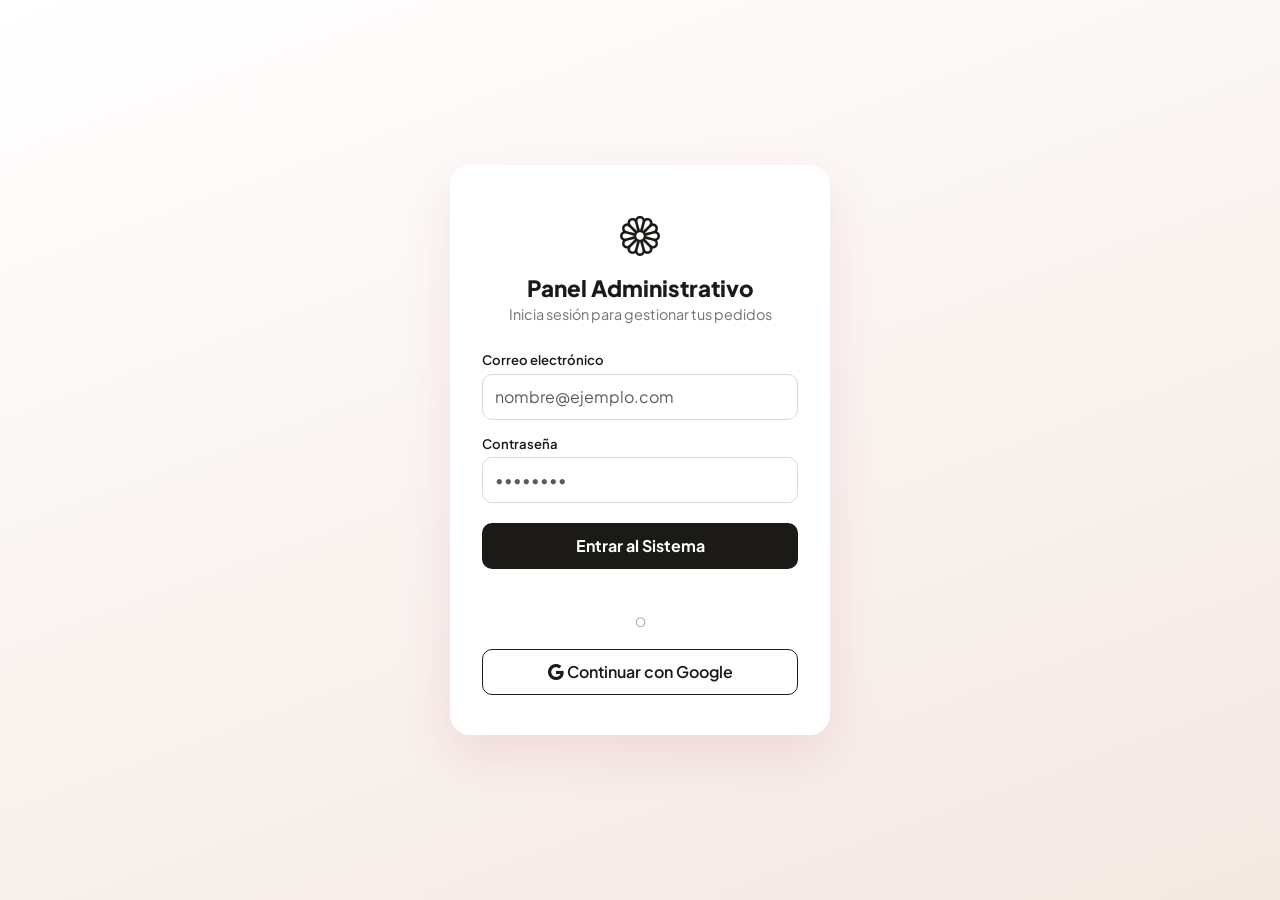
==== Admin.html @ 8873029f "Se crea el proyecto" ====
<!doctype html>
<html lang="es">
<head>
  <meta charset="UTF-8" />
  <meta name="viewport" content="width=device-width, initial-scale=1.0" />
  <title>Panel Administrativo - Comedor Origen</title>
  <link href="https://cdn.jsdelivr.net/npm/bootstrap@5.3.2/dist/css/bootstrap.min.css" rel="stylesheet" />
  <link rel="stylesheet" href="https://cdn.jsdelivr.net/npm/bootstrap-icons@1.11.1/font/bootstrap-icons.css" />
  <link href="https://fonts.googleapis.com/css2?family=Plus+Jakarta+Sans:wght@400;500;600;700;800&display=swap" rel="stylesheet" />
  <style>
    :root {
      --primary-color: #1c1a17;
      --primary-hover: #a23b23;
      --secondary-color: #1c1a17;
      --accent-bg: #f4e8e2;
      --soft-bg: #fafaf7;
      --danger: #dc3545;
    }
    * { box-sizing: border-box; }
    body {
      font-family: 'Plus Jakarta Sans', sans-serif;
      background-color: var(--soft-bg);
      margin: 0;
      color: var(--secondary-color);
    }
    .hidden { display: none !important; }

    /* ---------- LOGIN ---------- */
    #loginScreen {
      min-height: 100vh;
      display: flex;
      align-items: center;
      justify-content: center;
      padding: 20px;
      background: linear-gradient(160deg, #fff 0%, var(--accent-bg) 100%);
    }
    .login-card {
      background: #fff;
      border-radius: 20px;
      padding: 40px 32px;
      max-width: 380px;
      width: 100%;
      text-align: center;
      box-shadow: 0 20px 50px rgba(194,59,104,0.12);
    }
    .login-card i.bi-flower1 { font-size: 2.5rem; color: var(--primary-color); }
    .login-card h1 { font-size: 1.4rem; font-weight: 800; margin: 10px 0 2px; }
    .login-card .subtitle { color: #786f73; font-size: 0.9rem; margin-bottom: 24px; }
    .form-group { text-align: left; margin-bottom: 14px; }
    .form-group label { font-size: 0.82rem; font-weight: 600; margin-bottom: 4px; display: block; }
    .form-control, .form-select {
      border-radius: 10px;
      border: 1px solid #e5d5dc;
      padding: 10px 12px;
    }
    .form-control:focus, .form-select:focus {
      border-color: var(--primary-color);
      box-shadow: 0 0 0 3px rgba(194,59,104,0.12);
    }
    .btn-primary {
      background-color: var(--primary-color);
      border: none;
      width: 100%;
      padding: 11px;
      border-radius: 10px;
      font-weight: 700;
      margin-top: 6px;
    }
    .btn-primary:hover { background-color: var(--primary-hover); }
    .btn-outline {
      border: 1px solid var(--primary-color);
      color: var(--primary-color);
      background: transparent;
      border-radius: 10px;
      padding: 10px;
      font-weight: 600;
    }
    .btn-outline:hover { background: var(--accent-bg); }
    .login-divider { margin: 16px 0; color: #b5a5ac; font-size: 0.8rem; }
    .login-error { color: var(--danger); font-size: 0.85rem; margin-top: 10px; min-height: 18px; }

    /* ---------- APP SHELL ---------- */
    .mobile-topbar {
      display: none;
      align-items: center;
      justify-content: space-between;
      background: #fff;
      padding: 14px 18px;
      border-bottom: 1px solid #eee;
      position: sticky;
      top: 0;
      z-index: 20;
    }
    .brand { display: flex; align-items: center; gap: 8px; font-weight: 800; color: var(--primary-color); }
    .brand i { font-size: 1.3rem; }
    .menu-toggle { background: none; border: none; font-size: 1.4rem; color: var(--secondary-color); }

    .sidebar-overlay {
      display: none;
      position: fixed; inset: 0;
      background: rgba(0,0,0,0.4);
      z-index: 29;
    }
    .sidebar-overlay.show { display: block; }

    .sidebar {
      position: fixed;
      top: 0; left: 0; bottom: 0;
      width: 240px;
      background: #fff;
      border-right: 1px solid #eee;
      padding: 24px 16px;
      display: flex;
      flex-direction: column;
      z-index: 30;
    }
    .sidebar nav { display: flex; flex-direction: column; gap: 4px; margin-top: 30px; flex-grow: 1; }
    .nav-btn {
      display: flex; align-items: center; gap: 10px;
      background: none; border: none;
      text-align: left; padding: 11px 14px;
      border-radius: 10px; font-weight: 600;
      color: #786f73; font-size: 0.92rem;
    }
    .nav-btn i { font-size: 1.05rem; }
    .nav-btn:hover { background: var(--accent-bg); color: var(--primary-color); }
    .nav-btn.active { background: var(--primary-color); color: #fff; }
    .sidebar-footer { border-top: 1px solid #eee; padding-top: 16px; }
    .sidebar-user { font-size: 0.78rem; color: #b5a5ac; margin-bottom: 8px; }
    .sidebar-user strong { display: block; color: var(--secondary-color); font-size: 0.9rem; }
    .btn-sm.btn-outline { padding: 7px; font-size: 0.82rem; }

    .main-content { margin-left: 240px; padding: 32px; min-height: 100vh; }
    .page-title { font-weight: 800; font-size: 1.5rem; margin-bottom: 2px; }
    .page-subtitle { color: #786f73; font-size: 0.9rem; margin-bottom: 24px; }

    .panel { display: none; }
    .panel.active { display: block; }

    /* ---------- CARDS / STATS ---------- */
    .stats-row { display: grid; grid-template-columns: repeat(4, 1fr); gap: 16px; margin-bottom: 24px; }
    .stat-card {
      background: #fff; border-radius: 16px; padding: 20px;
      border: 1px solid #f0e2e7;
    }
    .stat-card .stat-icon {
      width: 40px; height: 40px; border-radius: 10px;
      background: var(--accent-bg); color: var(--primary-color);
      display: flex; align-items: center; justify-content: center;
      margin-bottom: 10px; font-size: 1.1rem;
    }
    .stat-card .stat-value { font-size: 1.5rem; font-weight: 800; }
    .stat-card .stat-label { font-size: 0.8rem; color: #786f73; }

    .card-box { background: #fff; border-radius: 16px; padding: 20px; border: 1px solid #f0e2e7; margin-bottom: 20px; }
    .card-box h3 { font-size: 1rem; font-weight: 700; margin-bottom: 14px; }

    .breakdown-row { display: flex; justify-content: space-between; align-items: center; padding: 8px 0; border-bottom: 1px solid #f5eef1; font-size: 0.88rem; }
    .breakdown-row:last-child { border-bottom: none; }
    .badge-pill { background: var(--accent-bg); color: var(--primary-color); padding: 2px 10px; border-radius: 20px; font-weight: 700; font-size: 0.78rem; }

    /* ---------- TABLE ---------- */
    .table-wrap { background: #fff; border-radius: 16px; border: 1px solid #f0e2e7; overflow: hidden; }
    table.data-table { width: 100%; border-collapse: collapse; font-size: 0.86rem; }
    table.data-table th {
      background: var(--soft-bg); text-align: left; padding: 12px 14px;
      font-weight: 700; color: #786f73; font-size: 0.75rem; text-transform: uppercase; letter-spacing: 0.03em;
    }
    table.data-table td { padding: 12px 14px; border-top: 1px solid #f5eef1; vertical-align: middle; }
    table.data-table tr:hover td { background: #fffafb; }

    .status-badge { padding: 4px 10px; border-radius: 20px; font-size: 0.75rem; font-weight: 700; white-space: nowrap; }
    .status-Pendiente { background: #fff3cd; color: #997404; }
    .status-Confirmado { background: #cfe2ff; color: #084298; }
    .status-En.preparación, .status-En-preparación { background: #e0cffc; color: #59359a; }
    .status-En.camino, .status-En-camino { background: #d1f0ff; color: #0a6ea0; }
    .status-Entregado { background: #d4edda; color: #146c43; }
    .status-Cancelado { background: #f8d7da; color: #b02a37; }

    .filters-bar { display: flex; flex-wrap: wrap; gap: 10px; margin-bottom: 16px; }
    .filters-bar .form-control, .filters-bar .form-select { max-width: 220px; font-size: 0.85rem; }

    .icon-btn {
      background: none; border: none; color: #786f73; padding: 5px 7px; border-radius: 6px; font-size: 0.95rem;
    }
    .icon-btn:hover { background: var(--accent-bg); color: var(--primary-color); }
    .icon-btn.danger:hover { background: #fde8ea; color: var(--danger); }

    .empty-state { text-align: center; padding: 50px 20px; color: #b5a5ac; }
    .empty-state i { font-size: 2.2rem; margin-bottom: 10px; display: block; }

    /* ---------- FORM AGENDAR ---------- */
    .form-section-title { font-weight: 700; font-size: 0.9rem; margin: 18px 0 10px; padding-bottom: 6px; border-bottom: 1px solid #f0e2e7; }
    .product-line { display: flex; align-items: center; gap: 8px; margin-bottom: 8px; }
    .product-line select { flex: 2; }
    .product-line input { flex: 1; }
    .btn-add-line { border: 1px dashed var(--primary-color); color: var(--primary-color); background: none; border-radius: 10px; padding: 8px; width: 100%; font-size: 0.85rem; font-weight: 600; }

    /* ---------- MODAL DETALLE ---------- */
    .detail-modal-backdrop {
      display: none; position: fixed; inset: 0; background: rgba(0,0,0,0.45); z-index: 50;
      align-items: center; justify-content: center; padding: 16px;
    }
    .detail-modal-backdrop.show { display: flex; }
    .detail-modal { background: #fff; border-radius: 16px; max-width: 480px; width: 100%; max-height: 90vh; overflow-y: auto; padding: 24px; }
    .detail-modal h4 { font-weight: 800; margin-bottom: 4px; }
    .detail-row { display: flex; justify-content: space-between; padding: 7px 0; border-bottom: 1px solid #f5eef1; font-size: 0.87rem; }
    .detail-row span:first-child { color: #786f73; }
    .detail-row span:last-child { font-weight: 600; text-align: right; }

    /* ---------- TOASTS ---------- */
    #toastContainer { position: fixed; top: 20px; right: 20px; z-index: 60; display: flex; flex-direction: column; gap: 10px; max-width: 320px; }
    .toast-item { background: var(--secondary-color); color: #fff; padding: 12px 16px; border-radius: 12px; font-size: 0.86rem; box-shadow: 0 10px 25px rgba(0,0,0,0.2); animation: slideIn 0.25s ease; }
    .toast-item.error { background: var(--danger); }
    .toast-item.success { background: var(--primary-color); }
    @keyframes slideIn { from { transform: translateY(-16px); opacity: 0; } to { transform: translateY(0); opacity: 1; } }

    @media (max-width: 900px) {
      .stats-row { grid-template-columns: repeat(2, 1fr); }
      .sidebar { transform: translateX(-100%); transition: transform 0.25s ease; }
      .sidebar.open { transform: translateX(0); }
      .main-content { margin-left: 0; padding: 20px 16px; }
      .mobile-topbar { display: flex; }
    }
    @media (max-width: 560px) {
      .stats-row { grid-template-columns: 1fr; }
      .filters-bar .form-control, .filters-bar .form-select { max-width: 100%; flex: 1; }
      table.data-table { font-size: 0.78rem; }
    }
  </style>
</head>
<body>

  <!-- ===================== LOGIN ===================== -->
  <div id="loginScreen">
    <div class="login-card">
      <i class="bi bi-flower1"></i>
      <h1>Panel Administrativo</h1>
      <p class="subtitle">Inicia sesión para gestionar tus pedidos</p>

      <form id="loginForm">
        <div class="form-group">
          <label for="loginEmail">Correo electrónico</label>
          <input type="email" id="loginEmail" class="form-control" placeholder="nombre@ejemplo.com" required autocomplete="username" />
        </div>
        <div class="form-group">
          <label for="loginPassword">Contraseña</label>
          <input type="password" id="loginPassword" class="form-control" placeholder="••••••••" required autocomplete="current-password" />
        </div>
        <button type="submit" id="loginBtn" class="btn btn-primary">
          <span id="loginBtnText">Entrar al Sistema</span>
        </button>
        <div class="login-error" id="loginError"></div>
      </form>

      <div class="login-divider">O</div>
      <button type="button" id="googleRetryBtn" class="btn btn-outline" style="width:100%">
        <i class="bi bi-google"></i> Continuar con Google
      </button>
    </div>
  </div>

  <!-- ===================== APP SHELL ===================== -->
  <div id="appShell" class="hidden">

    <!-- TOPBAR MÓVIL -->
    <header class="mobile-topbar">
      <div class="brand">
        <i class="bi bi-flower1"></i>
        <span>Panel Origen</span>
      </div>
      <button class="menu-toggle" id="menuToggle" aria-label="Abrir menú">
        <i class="bi bi-list"></i>
      </button>
    </header>

    <div class="sidebar-overlay" id="sidebarOverlay"></div>

    <!-- SIDEBAR -->
    <aside class="sidebar" id="sidebar">
      <div class="brand">
        <i class="bi bi-flower1"></i>
        <span>Panel Origen</span>
      </div>

      <nav>
        <button class="nav-btn active" data-tab="dashboard">
          <i class="bi bi-speedometer2"></i> Dashboard
        </button>
        <button class="nav-btn" data-tab="pedidos">
          <i class="bi bi-bag-check"></i> Pedidos
        </button>
        <button class="nav-btn" data-tab="agendar">
          <i class="bi bi-plus-circle"></i> Agendar Pedido
        </button>
        <button class="nav-btn" data-tab="clientes">
          <i class="bi bi-people"></i> Clientes
        </button>
      </nav>

      <div class="sidebar-footer">
        <div class="sidebar-user">
          Usuario activo
          <strong id="sidebarUserName">—</strong>
        </div>
        <button class="btn btn-outline btn-sm" id="logoutBtn" style="width:100%">
          <i class="bi bi-box-arrow-right"></i> Cerrar sesión
        </button>
      </div>
    </aside>

    <!-- MAIN CONTENT -->
    <main class="main-content">

      <!-- DASHBOARD -->
      <section class="panel active" data-panel="dashboard">
        <h2 class="page-title">Dashboard</h2>
        <p class="page-subtitle">Resumen general de pedidos y ventas</p>

        <div class="filters-bar" style="max-width:320px">
          <select class="form-select" id="dashSucursalFiltro">
            <option value="all">Todas las sucursales</option>
          </select>
        </div>

        <div class="stats-row">
          <div class="stat-card">
            <div class="stat-icon"><i class="bi bi-bag-check"></i></div>
            <div class="stat-value" id="statTotal">—</div>
            <div class="stat-label">Pedidos totales</div>
          </div>
          <div class="stat-card">
            <div class="stat-icon"><i class="bi bi-cash-coin"></i></div>
            <div class="stat-value" id="statVentas">—</div>
            <div class="stat-label">Ventas totales</div>
          </div>
          <div class="stat-card">
            <div class="stat-icon"><i class="bi bi-truck"></i></div>
            <div class="stat-value" id="statEntregasHoy">—</div>
            <div class="stat-label">Entregas hoy</div>
          </div>
          <div class="stat-card">
            <div class="stat-icon"><i class="bi bi-calendar-week"></i></div>
            <div class="stat-value" id="statVentasSemana">—</div>
            <div class="stat-label">Ventas esta semana</div>
          </div>
        </div>

        <div class="row g-3">
          <div class="col-md-6">
            <div class="card-box">
              <h3>Por sucursal</h3>
              <div id="breakdownSucursal"></div>
            </div>
          </div>
          <div class="col-md-6">
            <div class="card-box">
              <h3>Por estatus</h3>
              <div id="breakdownEstado"></div>
            </div>
          </div>
          <div class="col-md-6">
            <div class="card-box">
              <h3>Por modalidad de entrega</h3>
              <div id="breakdownTipo"></div>
            </div>
          </div>
        </div>

        <div class="card-box">
          <h3>Respaldo de la base de datos</h3>
          <p class="text-muted small mb-2" id="backupInfo">Cargando información de respaldo…</p>
          <button class="btn btn-outline btn-sm" id="btnForzarRespaldo">
            <i class="bi bi-cloud-download"></i> Generar respaldo ahora
          </button>
        </div>
      </section>

      <!-- PEDIDOS -->
      <section class="panel" data-panel="pedidos">
        <h2 class="page-title">Pedidos</h2>
        <p class="page-subtitle">Consulta, filtra y actualiza el estatus de cada pedido</p>

        <div class="filters-bar">
          <input type="text" class="form-control" id="filtroBusqueda" placeholder="Buscar cliente o teléfono…" />
          <select class="form-select" id="filtroSucursal">
            <option value="all">Todas las sucursales</option>
          </select>
          <select class="form-select" id="filtroEstado">
            <option value="all">Todos los estatus</option>
          </select>
          <input type="date" class="form-control" id="filtroFechaDesde" title="Entrega desde" />
          <input type="date" class="form-control" id="filtroFechaHasta" title="Entrega hasta" />
          <button class="btn btn-outline btn-sm" id="btnLimpiarFiltros">Limpiar</button>
        </div>

        <div class="table-wrap">
          <div style="overflow-x:auto">
            <table class="data-table">
              <thead>
                <tr>
                  <th>Cliente</th>
                  <th>Sucursal</th>
                  <th>Entrega</th>
                  <th>Modalidad</th>
                  <th>Total</th>
                  <th>Estatus</th>
                  <th></th>
                </tr>
              </thead>
              <tbody id="pedidosTableBody"></tbody>
            </table>
          </div>
          <div class="empty-state hidden" id="pedidosEmptyState">
            <i class="bi bi-inbox"></i>
            No hay pedidos que coincidan con los filtros.
          </div>
        </div>
      </section>

      <!-- AGENDAR PEDIDO -->
      <section class="panel" data-panel="agendar">
        <h2 class="page-title">Agendar pedido</h2>
        <p class="page-subtitle">Registra un pedido tomado por teléfono o en tienda</p>

        <div class="card-box" style="max-width:640px">
          <form id="agendarForm">
            <div class="form-section-title">Sucursal y datos del cliente</div>
            <div class="row g-3">
              <div class="col-12">
                <label class="form-label small fw-bold">Sucursal *</label>
                <select class="form-select" id="agSucursal" required>
                  <option value="">Selecciona una sucursal…</option>
                </select>
              </div>
              <div class="col-md-6">
                <label class="form-label small fw-bold">Nombre completo *</label>
                <input type="text" class="form-control" id="agCliente" required />
              </div>
              <div class="col-md-6">
                <label class="form-label small fw-bold">Teléfono *</label>
                <input type="tel" class="form-control" id="agTelefono" placeholder="10 dígitos" required />
              </div>
            </div>

            <div class="form-section-title">Productos</div>
            <div id="agProductLines"></div>
            <button type="button" class="btn-add-line" id="btnAddProductLine">
              <i class="bi bi-plus-lg"></i> Agregar producto
            </button>

            <div class="form-section-title">Modalidad y pago</div>
            <div class="row g-3">
              <div class="col-md-6">
                <label class="form-label small fw-bold">Tipo de entrega *</label>
                <select class="form-select" id="agTipoEntrega" required>
                  <option value="envio">Envío a domicilio</option>
                  <option value="tienda">Recoger en tienda</option>
                </select>
              </div>
              <div class="col-md-6">
                <label class="form-label small fw-bold">Método de pago *</label>
                <select class="form-select" id="agMetodoPago" required>
                  <option value="Transferencia Bancaria">Transferencia Bancaria</option>
                  <option value="Efectivo">Efectivo</option>
                </select>
              </div>
            </div>

            <div id="agEnvioFields">
              <div class="row g-3 mt-1">
                <div class="col-md-6">
                  <label class="form-label small fw-bold">Nombre de quien recibe</label>
                  <input type="text" class="form-control" id="agDestinatario" />
                </div>
                <div class="col-md-6">
                  <label class="form-label small fw-bold">Teléfono de quien recibe</label>
                  <input type="tel" class="form-control" id="agTelefonoDestinatario" />
                </div>
                <div class="col-12">
                  <label class="form-label small fw-bold">Dirección</label>
                  <input type="text" class="form-control" id="agDireccion" />
                </div>
                <div class="col-12">
                  <label class="form-label small fw-bold">Referencias</label>
                  <input type="text" class="form-control" id="agReferencias" />
                </div>
              </div>
            </div>

            <div class="form-section-title">Entrega y dedicatoria</div>
            <div class="row g-3">
              <div class="col-md-6">
                <label class="form-label small fw-bold">Fecha de entrega *</label>
                <input type="date" class="form-control" id="agFecha" required />
              </div>
              <div class="col-md-6">
                <label class="form-label small fw-bold">Hora de entrega *</label>
                <input type="time" class="form-control" id="agHora" required />
              </div>
              <div class="col-12">
                <label class="form-label small fw-bold">Dedicatoria</label>
                <textarea class="form-control" id="agDedicatoria" rows="2"></textarea>
              </div>
            </div>

            <div class="d-flex justify-content-between align-items-center mt-4">
              <div class="fw-bold">Total: <span id="agTotalPreview" class="text-brand">$0 MXN</span></div>
              <button type="submit" class="btn btn-primary" style="width:auto" id="agSubmitBtn">
                <i class="bi bi-check-circle"></i> Registrar pedido
              </button>
            </div>
          </form>
        </div>
      </section>

      <!-- CLIENTES -->
      <section class="panel" data-panel="clientes">
        <h2 class="page-title">Directorio de Clientes</h2>
        <p class="page-subtitle">Clientes derivados del historial de pedidos, separados por sucursal</p>

        <div class="filters-bar" style="max-width:320px">
          <select class="form-select" id="filtroClienteSucursal">
            <option value="all">Todas las sucursales</option>
          </select>
        </div>

        <div class="table-wrap">
          <div style="overflow-x:auto">
            <table class="data-table">
              <thead>
                <tr>
                  <th>Nombre</th>
                  <th>Teléfono</th>
                  <th>Sucursal</th>
                  <th>Pedidos</th>
                  <th>Total gastado</th>
                  <th>Puntos</th>
                  <th>Último pedido</th>
                </tr>
              </thead>
              <tbody id="clientesTableBody"></tbody>
            </table>
          </div>
          <div class="empty-state hidden" id="clientesEmptyState">
            <i class="bi bi-people"></i>
            Aún no hay clientes registrados.
          </div>
        </div>
      </section>

    </main>
  </div>

  <!-- MODAL DETALLE DE PEDIDO -->
  <div class="detail-modal-backdrop" id="detailModalBackdrop">
    <div class="detail-modal">
      <h4 id="detailCliente">—</h4>
      <p class="text-muted small mb-3" id="detailUuid"></p>

      <div id="detailBody"></div>

      <div class="form-group mt-3">
        <label class="small fw-bold">Cambiar estatus</label>
        <select class="form-select" id="detailEstadoSelect"></select>
      </div>

      <div class="d-flex gap-2 mt-3">
        <button class="btn btn-primary" id="btnGuardarEstado" style="flex:1">Guardar estatus</button>
        <button class="btn btn-outline" id="btnExportarPDF"><i class="bi bi-file-earmark-pdf"></i></button>
        <button class="btn btn-outline" id="btnCerrarDetalle" style="color:#786f73;border-color:#e5d5dc"><i class="bi bi-x-lg"></i></button>
      </div>
    </div>
  </div>

  <div id="toastContainer"></div>

  <script>
    /* ==========================================================================
       ESTADO GLOBAL
       ========================================================================== */
    let sessionToken = null;
    let currentUser = null;
    const ESTADOS = ['Pendiente', 'Confirmado', 'En preparación', 'En camino', 'Entregado', 'Cancelado'];
    let pedidosCache = [];
    let selectedUuid = null;

    // Catálogo simplificado para el formulario de agendar (reflejo de catalog.js del sitio público)
    // Si agregas/quitas productos en catalog.js, actualiza también esta lista.
    const PRODUCTOS_RAPIDOS = [
      { id: 'manual', name: 'Producto personalizado / a cotizar', price: 0 }
    ];

    /* ==========================================================================
       UTILIDADES
       ========================================================================== */
    function showToast(message, type) {
      const container = document.getElementById('toastContainer');
      const el = document.createElement('div');
      el.className = 'toast-item ' + (type || '');
      el.innerText = message;
      container.appendChild(el);
      setTimeout(() => el.remove(), 4500);
    }

    function money(n) {
      return '$' + (Number(n) || 0).toLocaleString('es-MX') + ' MXN';
    }

    function gasCall(fnName, ...args) {
      return new Promise((resolve, reject) => {
        google.script.run
          .withSuccessHandler(resolve)
          .withFailureHandler((err) => reject(err))
          [fnName](...args);
      });
    }

    /* ==========================================================================
       LOGIN
       ========================================================================== */
    document.getElementById('loginForm').addEventListener('submit', async (e) => {
      e.preventDefault();
      const email = document.getElementById('loginEmail').value.trim();
      const password = document.getElementById('loginPassword').value;
      const btn = document.getElementById('loginBtn');
      const btnText = document.getElementById('loginBtnText');
      const errorEl = document.getElementById('loginError');

      errorEl.innerText = '';
      btn.disabled = true;
      btnText.innerText = 'Entrando…';

      try {
        const res = await gasCall('loginWithPassword', email, password);
        sessionToken = res.token;
        currentUser = res;
        onLoginSuccess();
      } catch (err) {
        errorEl.innerText = (err && err.message) || 'Correo o contraseña incorrectos';
      } finally {
        btn.disabled = false;
        btnText.innerText = 'Entrar al Sistema';
      }
    });

    document.getElementById('googleRetryBtn').addEventListener('click', checkGoogleAutoLogin);

    async function checkGoogleAutoLogin() {
      try {
        const res = await gasCall('checkGoogleSession');
        if (res.authenticated) {
          sessionToken = res.token;
          currentUser = res;
          onLoginSuccess();
        }
      } catch (err) { /* silencioso: se queda en pantalla de login */ }
    }

    function onLoginSuccess() {
      document.getElementById('loginScreen').classList.add('hidden');
      document.getElementById('appShell').classList.remove('hidden');
      document.getElementById('sidebarUserName').innerText = currentUser.nombre || currentUser.email;
      initApp();
    }

    document.getElementById('logoutBtn').addEventListener('click', async () => {
      await gasCall('logout', sessionToken);
      sessionToken = null;
      currentUser = null;
      document.getElementById('appShell').classList.add('hidden');
      document.getElementById('loginScreen').classList.remove('hidden');
    });

    /* ==========================================================================
       NAVEGACIÓN
       ========================================================================== */
    function initApp() {
      document.querySelectorAll('.nav-btn').forEach((btn) => {
        btn.addEventListener('click', () => switchTab(btn.getAttribute('data-tab')));
      });

      document.getElementById('menuToggle').addEventListener('click', () => {
        document.getElementById('sidebar').classList.toggle('open');
        document.getElementById('sidebarOverlay').classList.toggle('show');
      });
      document.getElementById('sidebarOverlay').addEventListener('click', () => {
        document.getElementById('sidebar').classList.remove('open');
        document.getElementById('sidebarOverlay').classList.remove('show');
      });

      populateEstadoSelects();
      loadSucursalesEnUI();
      setupPedidosFilters();
      setupAgendarForm();
      setupDetailModal();

      document.getElementById('dashSucursalFiltro').addEventListener('change', loadDashboard);
      document.getElementById('filtroClienteSucursal').addEventListener('change', loadClientes);

      loadDashboard();
      loadPedidos();
    }

    function switchTab(tab) {
      document.querySelectorAll('.nav-btn').forEach((b) => b.classList.toggle('active', b.getAttribute('data-tab') === tab));
      document.querySelectorAll('.panel').forEach((p) => p.classList.toggle('active', p.getAttribute('data-panel') === tab));
      document.getElementById('sidebar').classList.remove('open');
      document.getElementById('sidebarOverlay').classList.remove('show');

      if (tab === 'dashboard') loadDashboard();
      if (tab === 'pedidos') loadPedidos();
      if (tab === 'clientes') loadClientes();
    }

    function populateEstadoSelects() {
      const filtroEstado = document.getElementById('filtroEstado');
      const detailEstado = document.getElementById('detailEstadoSelect');
      ESTADOS.forEach((estado) => {
        filtroEstado.innerHTML += `<option value="${estado}">${estado}</option>`;
        detailEstado.innerHTML += `<option value="${estado}">${estado}</option>`;
      });
    }

    let sucursalesCache = [];

    async function loadSucursalesEnUI() {
      try {
        sucursalesCache = await gasCall('adminGetSucursales', sessionToken);
        const selectsConTodas = ['filtroSucursal', 'dashSucursalFiltro', 'filtroClienteSucursal'];
        selectsConTodas.forEach((id) => {
          const el = document.getElementById(id);
          if (!el) return;
          sucursalesCache.forEach((s) => {
            el.innerHTML += `<option value="${s.nombre}">${s.nombre}</option>`;
          });
        });

        const agSucursal = document.getElementById('agSucursal');
        if (agSucursal) {
          sucursalesCache.forEach((s) => {
            agSucursal.innerHTML += `<option value="${s.nombre}">${s.nombre}</option>`;
          });
        }
      } catch (err) {
        showToast('Error al cargar sucursales: ' + err.message, 'error');
      }
    }

    /* ==========================================================================
       DASHBOARD
       ========================================================================== */
    async function loadDashboard() {
      try {
        const sucursalFiltro = document.getElementById('dashSucursalFiltro').value;
        const data = await gasCall('adminGetDashboard', sessionToken, sucursalFiltro);
        document.getElementById('statTotal').innerText = data.total;
        document.getElementById('statVentas').innerText = money(data.ventasTotales);
        document.getElementById('statEntregasHoy').innerText = data.entregasHoy;
        document.getElementById('statVentasSemana').innerText = money(data.ventasSemana);

        const sucursalEl = document.getElementById('breakdownSucursal');
        sucursalEl.innerHTML = Object.keys(data.porSucursal || {}).length
          ? Object.entries(data.porSucursal).map(([k, v]) => `
              <div class="breakdown-row"><span>${k}</span><span class="badge-pill">${v.pedidos} pedidos · ${money(v.ventas)}</span></div>
            `).join('')
          : '<p class="text-muted small mb-0">Sin datos aún.</p>';

        const estadoEl = document.getElementById('breakdownEstado');
        estadoEl.innerHTML = Object.keys(data.porEstado).length
          ? Object.entries(data.porEstado).map(([k, v]) => `
              <div class="breakdown-row"><span>${k}</span><span class="badge-pill">${v}</span></div>
            `).join('')
          : '<p class="text-muted small mb-0">Sin datos aún.</p>';

        const tipoEl = document.getElementById('breakdownTipo');
        const tipoLabels = { envio: 'Envío a domicilio', tienda: 'Recoger en sucursal' };
        tipoEl.innerHTML = Object.keys(data.porTipoEntrega).length
          ? Object.entries(data.porTipoEntrega).map(([k, v]) => `
              <div class="breakdown-row"><span>${tipoLabels[k] || k}</span><span class="badge-pill">${v}</span></div>
            `).join('')
          : '<p class="text-muted small mb-0">Sin datos aún.</p>';

        loadBackupInfo();
      } catch (err) {
        showToast('Error al cargar el dashboard: ' + err.message, 'error');
      }
    }

    async function loadBackupInfo() {
      try {
        const info = await gasCall('adminGetBackupInfo', sessionToken);
        const el = document.getElementById('backupInfo');
        el.innerHTML = info.lastBackupDate
          ? `Último respaldo: ${new Date(info.lastBackupDate).toLocaleString('es-MX')} — <a href="${info.lastBackupUrl}" target="_blank">ver en Drive</a>`
          : 'Aún no se ha generado ningún respaldo.';
      } catch (err) { /* silencioso */ }
    }

    document.getElementById('btnForzarRespaldo').addEventListener('click', async (e) => {
      const btn = e.currentTarget;
      btn.disabled = true;
      btn.innerHTML = '<i class="bi bi-arrow-repeat"></i> Generando…';
      try {
        await gasCall('adminForzarRespaldo', sessionToken);
        showToast('Respaldo generado correctamente', 'success');
        loadBackupInfo();
      } catch (err) {
        showToast('Error al generar respaldo: ' + err.message, 'error');
      } finally {
        btn.disabled = false;
        btn.innerHTML = '<i class="bi bi-cloud-download"></i> Generar respaldo ahora';
      }
    });

    /* ==========================================================================
       PEDIDOS
       ========================================================================== */
    function setupPedidosFilters() {
      let debounceTimer;
      const debouncedLoad = () => {
        clearTimeout(debounceTimer);
        debounceTimer = setTimeout(loadPedidos, 300);
      };
      document.getElementById('filtroBusqueda').addEventListener('input', debouncedLoad);
      document.getElementById('filtroSucursal').addEventListener('change', loadPedidos);
      document.getElementById('filtroEstado').addEventListener('change', loadPedidos);
      document.getElementById('filtroFechaDesde').addEventListener('change', loadPedidos);
      document.getElementById('filtroFechaHasta').addEventListener('change', loadPedidos);
      document.getElementById('btnLimpiarFiltros').addEventListener('click', () => {
        document.getElementById('filtroBusqueda').value = '';
        document.getElementById('filtroSucursal').value = 'all';
        document.getElementById('filtroEstado').value = 'all';
        document.getElementById('filtroFechaDesde').value = '';
        document.getElementById('filtroFechaHasta').value = '';
        loadPedidos();
      });
    }

    async function loadPedidos() {
      const filtros = {
        busqueda: document.getElementById('filtroBusqueda').value.trim(),
        sucursal: document.getElementById('filtroSucursal').value,
        estado: document.getElementById('filtroEstado').value,
        fechaDesde: document.getElementById('filtroFechaDesde').value,
        fechaHasta: document.getElementById('filtroFechaHasta').value
      };

      try {
        const pedidos = await gasCall('adminGetPedidos', sessionToken, filtros);
        pedidosCache = pedidos;
        renderPedidosTable(pedidos);
      } catch (err) {
        showToast('Error al cargar pedidos: ' + err.message, 'error');
      }
    }

    function renderPedidosTable(pedidos) {
      const body = document.getElementById('pedidosTableBody');
      const emptyState = document.getElementById('pedidosEmptyState');

      emptyState.classList.toggle('hidden', pedidos.length !== 0);

      body.innerHTML = pedidos.map((p) => `
        <tr>
          <td>
            <strong>${p.cliente}</strong><br>
            <span class="text-muted small">${p.telefono}</span>
          </td>
          <td>${p.sucursal || '—'}</td>
          <td>${p.fechaEntrega}<br><span class="text-muted small">${p.horaEntrega} hrs</span></td>
          <td>${p.tipoEntrega === 'tienda' ? 'Recoger' : 'Envío'}</td>
          <td>${money(p.total)}</td>
          <td><span class="status-badge status-${p.estado.replace(/\\s/g, '-')}">${p.estado}</span></td>
          <td>
            <button class="icon-btn" onclick="openDetailModal('${p.uuid}')" title="Ver detalle"><i class="bi bi-eye"></i></button>
          </td>
        </tr>
      `).join('');
    }

    /* ==========================================================================
       MODAL DE DETALLE
       ========================================================================== */
    function setupDetailModal() {
      document.getElementById('btnCerrarDetalle').addEventListener('click', closeDetailModal);
      document.getElementById('detailModalBackdrop').addEventListener('click', (e) => {
        if (e.target.id === 'detailModalBackdrop') closeDetailModal();
      });
      document.getElementById('btnGuardarEstado').addEventListener('click', guardarEstadoPedido);
      document.getElementById('btnExportarPDF').addEventListener('click', exportarPedidoPDF);
    }

    function openDetailModal(uuid) {
      const p = pedidosCache.find((x) => x.uuid === uuid);
      if (!p) return;
      selectedUuid = uuid;

      document.getElementById('detailCliente').innerText = p.cliente;
      document.getElementById('detailUuid').innerText = p.telefono;
      document.getElementById('detailEstadoSelect').value = p.estado;

      const productosHtml = p.productos.map((prod) => `
        <div class="detail-row"><span>${prod.quantity}x ${prod.name}</span><span>${money(prod.price * prod.quantity)}</span></div>
      `).join('');

      document.getElementById('detailBody').innerHTML = `
        <div class="detail-row"><span>Sucursal</span><span>${p.sucursal || '—'}</span></div>
        ${productosHtml}
        <div class="detail-row"><span>Total</span><span>${money(p.total)}</span></div>
        <div class="detail-row"><span>Puntos generados</span><span>+${p.puntos}</span></div>
        <div class="detail-row"><span>Modalidad</span><span>${p.tipoEntrega === 'tienda' ? 'Recoger en tienda' : 'Envío a domicilio'}</span></div>
        ${p.tipoEntrega === 'envio' ? `
          <div class="detail-row"><span>Destinatario</span><span>${p.destinatario} (${p.telefonoDestinatario})</span></div>
          <div class="detail-row"><span>Dirección</span><span>${p.direccion}</span></div>
        ` : ''}
        <div class="detail-row"><span>Método de pago</span><span>${p.metodoPago}</span></div>
        <div class="detail-row"><span>Fecha / Hora entrega</span><span>${p.fechaEntrega} ${p.horaEntrega}</span></div>
        <div class="detail-row"><span>Dedicatoria</span><span>${p.dedicatoria || '—'}</span></div>
      `;

      document.getElementById('detailModalBackdrop').classList.add('show');
    }

    function closeDetailModal() {
      document.getElementById('detailModalBackdrop').classList.remove('show');
      selectedUuid = null;
    }

    async function guardarEstadoPedido() {
      if (!selectedUuid) return;
      const nuevoEstado = document.getElementById('detailEstadoSelect').value;
      const btn = document.getElementById('btnGuardarEstado');
      btn.disabled = true;

      try {
        await gasCall('adminActualizarEstadoPedido', sessionToken, selectedUuid, nuevoEstado);
        showToast('Estatus actualizado', 'success');
        closeDetailModal();
        loadPedidos();
        loadDashboard();
      } catch (err) {
        showToast('Error al actualizar: ' + err.message, 'error');
      } finally {
        btn.disabled = false;
      }
    }

    async function exportarPedidoPDF() {
      if (!selectedUuid) return;
      const btn = document.getElementById('btnExportarPDF');
      btn.disabled = true;
      try {
        const pdf = await gasCall('adminExportPedidoPDF', sessionToken, selectedUuid);
        const link = document.createElement('a');
        link.href = 'data:' + pdf.mimeType + ';base64,' + pdf.base64;
        link.download = pdf.filename;
        link.click();
      } catch (err) {
        showToast('Error al generar PDF: ' + err.message, 'error');
      } finally {
        btn.disabled = false;
      }
    }

    /* ==========================================================================
       AGENDAR PEDIDO (manual)
       ========================================================================== */
    let productLineCount = 0;

    function setupAgendarForm() {
      document.getElementById('agTipoEntrega').addEventListener('change', toggleAgEnvioFields);
      addProductLine();
      document.getElementById('btnAddProductLine').addEventListener('click', addProductLine);
      document.getElementById('agendarForm').addEventListener('submit', submitAgendarForm);
      toggleAgEnvioFields();
    }

    function toggleAgEnvioFields() {
      const tipo = document.getElementById('agTipoEntrega').value;
      document.getElementById('agEnvioFields').style.display = tipo === 'envio' ? 'block' : 'none';
    }

    function addProductLine() {
      productLineCount += 1;
      const id = 'line' + productLineCount;
      const container = document.getElementById('agProductLines');
      const line = document.createElement('div');
      line.className = 'product-line';
      line.id = id;
      line.innerHTML = `
        <input type="text" class="form-control" placeholder="Nombre del producto" data-role="name">
        <input type="number" class="form-control" placeholder="Precio" min="0" data-role="price" oninput="updateAgTotalPreview()">
        <input type="number" class="form-control" placeholder="Cant." min="1" value="1" style="max-width:70px" data-role="qty" oninput="updateAgTotalPreview()">
        <button type="button" class="icon-btn danger" onclick="removeProductLine('${id}')"><i class="bi bi-trash"></i></button>
      `;
      container.appendChild(line);
    }

    function removeProductLine(id) {
      const el = document.getElementById(id);
      if (el) el.remove();
      updateAgTotalPreview();
    }

    function readProductLines() {
      const lines = document.querySelectorAll('#agProductLines .product-line');
      const productos = [];
      lines.forEach((line) => {
        const name = line.querySelector('[data-role="name"]').value.trim();
        const price = Number(line.querySelector('[data-role="price"]').value) || 0;
        const qty = Number(line.querySelector('[data-role="qty"]').value) || 1;
        if (name && price > 0) {
          productos.push({ id: 'manual', name, price, quantity: qty });
        }
      });
      return productos;
    }

    function updateAgTotalPreview() {
      const productos = readProductLines();
      const total = productos.reduce((acc, p) => acc + p.price * p.quantity, 0);
      document.getElementById('agTotalPreview').innerText = money(total);
    }

    async function submitAgendarForm(e) {
      e.preventDefault();
      const btn = document.getElementById('agSubmitBtn');

      const productos = readProductLines();
      if (productos.length === 0) {
        showToast('Agrega al menos un producto con nombre y precio', 'error');
        return;
      }

      const total = productos.reduce((acc, p) => acc + p.price * p.quantity, 0);
      const tipoEntrega = document.getElementById('agTipoEntrega').value;
      const sucursal = document.getElementById('agSucursal').value;

      if (!sucursal) {
        showToast('Selecciona una sucursal', 'error');
        return;
      }

      const data = {
        cliente: document.getElementById('agCliente').value.trim(),
        telefono: document.getElementById('agTelefono').value.trim(),
        sucursal: sucursal,
        tipoEntrega: tipoEntrega,
        destinatario: document.getElementById('agDestinatario').value.trim(),
        telefonoDestinatario: document.getElementById('agTelefonoDestinatario').value.trim(),
        direccion: document.getElementById('agDireccion').value.trim(),
        referencias: document.getElementById('agReferencias').value.trim(),
        metodoPago: document.getElementById('agMetodoPago').value,
        fechaEntrega: document.getElementById('agFecha').value,
        horaEntrega: document.getElementById('agHora').value,
        dedicatoria: document.getElementById('agDedicatoria').value.trim(),
        productos: productos,
        total: total
      };

      btn.disabled = true;
      btn.innerHTML = '<i class="bi bi-arrow-repeat"></i> Registrando…';

      try {
        await gasCall('adminCrearPedidoManual', sessionToken, data);
        showToast('Pedido registrado correctamente', 'success');
        document.getElementById('agendarForm').reset();
        document.getElementById('agProductLines').innerHTML = '';
        productLineCount = 0;
        addProductLine();
        toggleAgEnvioFields();
        updateAgTotalPreview();
        switchTab('pedidos');
      } catch (err) {
        showToast('Error al registrar pedido: ' + err.message, 'error');
      } finally {
        btn.disabled = false;
        btn.innerHTML = '<i class="bi bi-check-circle"></i> Registrar pedido';
      }
    }

    /* ==========================================================================
       CLIENTES
       ========================================================================== */
    async function loadClientes() {
      try {
        const sucursalFiltro = document.getElementById('filtroClienteSucursal').value;
        const clientes = await gasCall('adminGetClientes', sessionToken, sucursalFiltro);
        const body = document.getElementById('clientesTableBody');
        const emptyState = document.getElementById('clientesEmptyState');

        emptyState.classList.toggle('hidden', clientes.length !== 0);

        body.innerHTML = clientes.map((c) => `
          <tr>
            <td>${c.nombre}</td>
            <td>${c.telefono}</td>
            <td>${c.sucursal || '—'}</td>
            <td>${c.pedidos}</td>
            <td>${money(c.totalGastado)}</td>
            <td>${c.puntosAcumulados}</td>
            <td>${c.ultimoPedido}</td>
          </tr>
        `).join('');
      } catch (err) {
        showToast('Error al cargar clientes: ' + err.message, 'error');
      }
    }

    /* ==========================================================================
       ARRANQUE
       ========================================================================== */
    checkGoogleAutoLogin();
  </script>
</body>
</html>
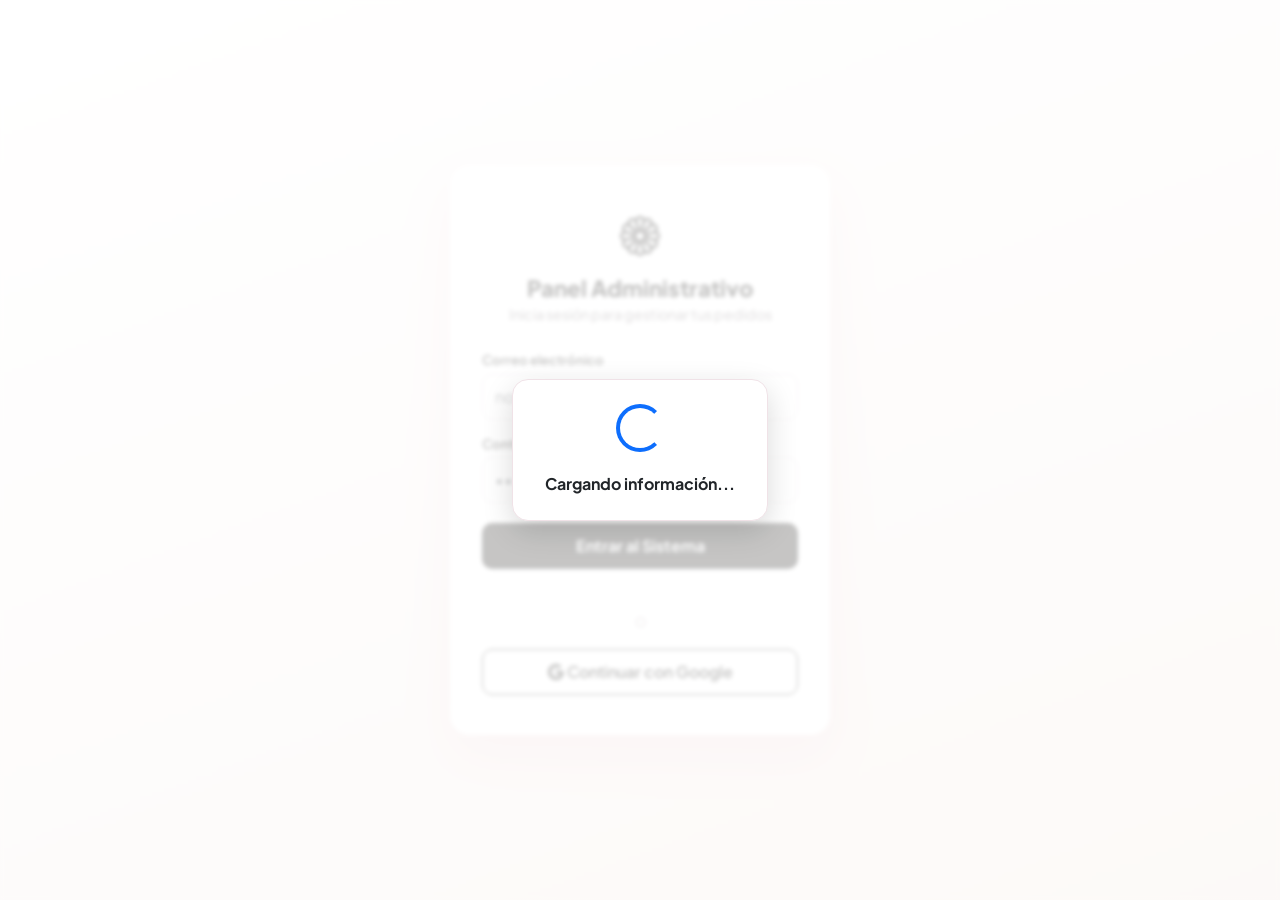
==== commit c5e20ca4: "Se hacen mejoras" ====
--- a/Admin.html
+++ b/Admin.html
@@ -1,12 +1,14 @@
 <!doctype html>
 <html lang="es">
+
 <head>
   <meta charset="UTF-8" />
   <meta name="viewport" content="width=device-width, initial-scale=1.0" />
   <title>Panel Administrativo - Comedor Origen</title>
   <link href="https://cdn.jsdelivr.net/npm/bootstrap@5.3.2/dist/css/bootstrap.min.css" rel="stylesheet" />
   <link rel="stylesheet" href="https://cdn.jsdelivr.net/npm/bootstrap-icons@1.11.1/font/bootstrap-icons.css" />
-  <link href="https://fonts.googleapis.com/css2?family=Plus+Jakarta+Sans:wght@400;500;600;700;800&display=swap" rel="stylesheet" />
+  <link href="https://fonts.googleapis.com/css2?family=Plus+Jakarta+Sans:wght@400;500;600;700;800&display=swap"
+    rel="stylesheet" />
   <style>
     :root {
       --primary-color: #1c1a17;
@@ -16,14 +18,21 @@
       --soft-bg: #fafaf7;
       --danger: #dc3545;
     }
-    * { box-sizing: border-box; }
+
+    * {
+      box-sizing: border-box;
+    }
+
     body {
-      font-family: 'Plus Jakarta Sans', sans-serif;
+      font-family: "Plus Jakarta Sans", sans-serif;
       background-color: var(--soft-bg);
       margin: 0;
       color: var(--secondary-color);
     }
-    .hidden { display: none !important; }
+
+    .hidden {
+      display: none !important;
+    }
 
     /* ---------- LOGIN ---------- */
     #loginScreen {
@@ -34,6 +43,7 @@
       padding: 20px;
       background: linear-gradient(160deg, #fff 0%, var(--accent-bg) 100%);
     }
+
     .login-card {
       background: #fff;
       border-radius: 20px;
@@ -41,22 +51,51 @@
       max-width: 380px;
       width: 100%;
       text-align: center;
-      box-shadow: 0 20px 50px rgba(194,59,104,0.12);
-    }
-    .login-card i.bi-flower1 { font-size: 2.5rem; color: var(--primary-color); }
-    .login-card h1 { font-size: 1.4rem; font-weight: 800; margin: 10px 0 2px; }
-    .login-card .subtitle { color: #786f73; font-size: 0.9rem; margin-bottom: 24px; }
-    .form-group { text-align: left; margin-bottom: 14px; }
-    .form-group label { font-size: 0.82rem; font-weight: 600; margin-bottom: 4px; display: block; }
-    .form-control, .form-select {
+      box-shadow: 0 20px 50px rgba(194, 59, 104, 0.12);
+    }
+
+    .login-card i.bi-flower1 {
+      font-size: 2.5rem;
+      color: var(--primary-color);
+    }
+
+    .login-card h1 {
+      font-size: 1.4rem;
+      font-weight: 800;
+      margin: 10px 0 2px;
+    }
+
+    .login-card .subtitle {
+      color: #786f73;
+      font-size: 0.9rem;
+      margin-bottom: 24px;
+    }
+
+    .form-group {
+      text-align: left;
+      margin-bottom: 14px;
+    }
+
+    .form-group label {
+      font-size: 0.82rem;
+      font-weight: 600;
+      margin-bottom: 4px;
+      display: block;
+    }
+
+    .form-control,
+    .form-select {
       border-radius: 10px;
       border: 1px solid #e5d5dc;
       padding: 10px 12px;
     }
-    .form-control:focus, .form-select:focus {
+
+    .form-control:focus,
+    .form-select:focus {
       border-color: var(--primary-color);
-      box-shadow: 0 0 0 3px rgba(194,59,104,0.12);
-    }
+      box-shadow: 0 0 0 3px rgba(194, 59, 104, 0.12);
+    }
+
     .btn-primary {
       background-color: var(--primary-color);
       border: none;
@@ -66,7 +105,11 @@
       font-weight: 700;
       margin-top: 6px;
     }
-    .btn-primary:hover { background-color: var(--primary-hover); }
+
+    .btn-primary:hover {
+      background-color: var(--primary-hover);
+    }
+
     .btn-outline {
       border: 1px solid var(--primary-color);
       color: var(--primary-color);
@@ -75,9 +118,23 @@
       padding: 10px;
       font-weight: 600;
     }
-    .btn-outline:hover { background: var(--accent-bg); }
-    .login-divider { margin: 16px 0; color: #b5a5ac; font-size: 0.8rem; }
-    .login-error { color: var(--danger); font-size: 0.85rem; margin-top: 10px; min-height: 18px; }
+
+    .btn-outline:hover {
+      background: var(--accent-bg);
+    }
+
+    .login-divider {
+      margin: 16px 0;
+      color: #b5a5ac;
+      font-size: 0.8rem;
+    }
+
+    .login-error {
+      color: var(--danger);
+      font-size: 0.85rem;
+      margin-top: 10px;
+      min-height: 18px;
+    }
 
     /* ---------- APP SHELL ---------- */
     .mobile-topbar {
@@ -91,21 +148,43 @@
       top: 0;
       z-index: 20;
     }
-    .brand { display: flex; align-items: center; gap: 8px; font-weight: 800; color: var(--primary-color); }
-    .brand i { font-size: 1.3rem; }
-    .menu-toggle { background: none; border: none; font-size: 1.4rem; color: var(--secondary-color); }
+
+    .brand {
+      display: flex;
+      align-items: center;
+      gap: 8px;
+      font-weight: 800;
+      color: var(--primary-color);
+    }
+
+    .brand i {
+      font-size: 1.3rem;
+    }
+
+    .menu-toggle {
+      background: none;
+      border: none;
+      font-size: 1.4rem;
+      color: var(--secondary-color);
+    }
 
     .sidebar-overlay {
       display: none;
-      position: fixed; inset: 0;
-      background: rgba(0,0,0,0.4);
+      position: fixed;
+      inset: 0;
+      background: rgba(0, 0, 0, 0.4);
       z-index: 29;
     }
-    .sidebar-overlay.show { display: block; }
+
+    .sidebar-overlay.show {
+      display: block;
+    }
 
     .sidebar {
       position: fixed;
-      top: 0; left: 0; bottom: 0;
+      top: 0;
+      left: 0;
+      bottom: 0;
       width: 240px;
       background: #fff;
       border-right: 1px solid #eee;
@@ -114,123 +193,547 @@
       flex-direction: column;
       z-index: 30;
     }
-    .sidebar nav { display: flex; flex-direction: column; gap: 4px; margin-top: 30px; flex-grow: 1; }
+
+    .sidebar nav {
+      display: flex;
+      flex-direction: column;
+      gap: 4px;
+      margin-top: 30px;
+      flex-grow: 1;
+    }
+
     .nav-btn {
-      display: flex; align-items: center; gap: 10px;
-      background: none; border: none;
-      text-align: left; padding: 11px 14px;
-      border-radius: 10px; font-weight: 600;
-      color: #786f73; font-size: 0.92rem;
-    }
-    .nav-btn i { font-size: 1.05rem; }
-    .nav-btn:hover { background: var(--accent-bg); color: var(--primary-color); }
-    .nav-btn.active { background: var(--primary-color); color: #fff; }
-    .sidebar-footer { border-top: 1px solid #eee; padding-top: 16px; }
-    .sidebar-user { font-size: 0.78rem; color: #b5a5ac; margin-bottom: 8px; }
-    .sidebar-user strong { display: block; color: var(--secondary-color); font-size: 0.9rem; }
-    .btn-sm.btn-outline { padding: 7px; font-size: 0.82rem; }
-
-    .main-content { margin-left: 240px; padding: 32px; min-height: 100vh; }
-    .page-title { font-weight: 800; font-size: 1.5rem; margin-bottom: 2px; }
-    .page-subtitle { color: #786f73; font-size: 0.9rem; margin-bottom: 24px; }
-
-    .panel { display: none; }
-    .panel.active { display: block; }
+      display: flex;
+      align-items: center;
+      gap: 10px;
+      background: none;
+      border: none;
+      text-align: left;
+      padding: 11px 14px;
+      border-radius: 10px;
+      font-weight: 600;
+      color: #786f73;
+      font-size: 0.92rem;
+    }
+
+    .nav-btn i {
+      font-size: 1.05rem;
+    }
+
+    .nav-btn:hover {
+      background: var(--accent-bg);
+      color: var(--primary-color);
+    }
+
+    .nav-btn.active {
+      background: var(--primary-color);
+      color: #fff;
+    }
+
+    .sidebar-footer {
+      border-top: 1px solid #eee;
+      padding-top: 16px;
+    }
+
+    .sidebar-user {
+      font-size: 0.78rem;
+      color: #b5a5ac;
+      margin-bottom: 8px;
+    }
+
+    .sidebar-user strong {
+      display: block;
+      color: var(--secondary-color);
+      font-size: 0.9rem;
+    }
+
+    .btn-sm.btn-outline {
+      padding: 7px;
+      font-size: 0.82rem;
+    }
+
+    .main-content {
+      margin-left: 240px;
+      padding: 32px;
+      min-height: 100vh;
+    }
+
+    .page-title {
+      font-weight: 800;
+      font-size: 1.5rem;
+      margin-bottom: 2px;
+    }
+
+    .page-subtitle {
+      color: #786f73;
+      font-size: 0.9rem;
+      margin-bottom: 24px;
+    }
+
+    .panel {
+      display: none;
+    }
+
+    .panel.active {
+      display: block;
+    }
 
     /* ---------- CARDS / STATS ---------- */
-    .stats-row { display: grid; grid-template-columns: repeat(4, 1fr); gap: 16px; margin-bottom: 24px; }
+    .stats-row {
+      display: grid;
+      grid-template-columns: repeat(4, 1fr);
+      gap: 16px;
+      margin-bottom: 24px;
+    }
+
     .stat-card {
-      background: #fff; border-radius: 16px; padding: 20px;
+      background: #fff;
+      border-radius: 16px;
+      padding: 20px;
       border: 1px solid #f0e2e7;
     }
+
     .stat-card .stat-icon {
-      width: 40px; height: 40px; border-radius: 10px;
-      background: var(--accent-bg); color: var(--primary-color);
-      display: flex; align-items: center; justify-content: center;
-      margin-bottom: 10px; font-size: 1.1rem;
-    }
-    .stat-card .stat-value { font-size: 1.5rem; font-weight: 800; }
-    .stat-card .stat-label { font-size: 0.8rem; color: #786f73; }
-
-    .card-box { background: #fff; border-radius: 16px; padding: 20px; border: 1px solid #f0e2e7; margin-bottom: 20px; }
-    .card-box h3 { font-size: 1rem; font-weight: 700; margin-bottom: 14px; }
-
-    .breakdown-row { display: flex; justify-content: space-between; align-items: center; padding: 8px 0; border-bottom: 1px solid #f5eef1; font-size: 0.88rem; }
-    .breakdown-row:last-child { border-bottom: none; }
-    .badge-pill { background: var(--accent-bg); color: var(--primary-color); padding: 2px 10px; border-radius: 20px; font-weight: 700; font-size: 0.78rem; }
+      width: 40px;
+      height: 40px;
+      border-radius: 10px;
+      background: var(--accent-bg);
+      color: var(--primary-color);
+      display: flex;
+      align-items: center;
+      justify-content: center;
+      margin-bottom: 10px;
+      font-size: 1.1rem;
+    }
+
+    .stat-card .stat-value {
+      font-size: 1.5rem;
+      font-weight: 800;
+    }
+
+    .stat-card .stat-label {
+      font-size: 0.8rem;
+      color: #786f73;
+    }
+
+    .card-box {
+      background: #fff;
+      border-radius: 16px;
+      padding: 20px;
+      border: 1px solid #f0e2e7;
+      margin-bottom: 20px;
+    }
+
+    .card-box h3 {
+      font-size: 1rem;
+      font-weight: 700;
+      margin-bottom: 14px;
+    }
+
+    .breakdown-row {
+      display: flex;
+      justify-content: space-between;
+      align-items: center;
+      padding: 8px 0;
+      border-bottom: 1px solid #f5eef1;
+      font-size: 0.88rem;
+    }
+
+    .breakdown-row:last-child {
+      border-bottom: none;
+    }
+
+    .badge-pill {
+      background: var(--accent-bg);
+      color: var(--primary-color);
+      padding: 2px 10px;
+      border-radius: 20px;
+      font-weight: 700;
+      font-size: 0.78rem;
+    }
 
     /* ---------- TABLE ---------- */
-    .table-wrap { background: #fff; border-radius: 16px; border: 1px solid #f0e2e7; overflow: hidden; }
-    table.data-table { width: 100%; border-collapse: collapse; font-size: 0.86rem; }
+    .table-wrap {
+      background: #fff;
+      border-radius: 16px;
+      border: 1px solid #f0e2e7;
+      overflow: hidden;
+    }
+
+    table.data-table {
+      width: 100%;
+      border-collapse: collapse;
+      font-size: 0.86rem;
+    }
+
     table.data-table th {
-      background: var(--soft-bg); text-align: left; padding: 12px 14px;
-      font-weight: 700; color: #786f73; font-size: 0.75rem; text-transform: uppercase; letter-spacing: 0.03em;
-    }
-    table.data-table td { padding: 12px 14px; border-top: 1px solid #f5eef1; vertical-align: middle; }
-    table.data-table tr:hover td { background: #fffafb; }
-
-    .status-badge { padding: 4px 10px; border-radius: 20px; font-size: 0.75rem; font-weight: 700; white-space: nowrap; }
-    .status-Pendiente { background: #fff3cd; color: #997404; }
-    .status-Confirmado { background: #cfe2ff; color: #084298; }
-    .status-En.preparación, .status-En-preparación { background: #e0cffc; color: #59359a; }
-    .status-En.camino, .status-En-camino { background: #d1f0ff; color: #0a6ea0; }
-    .status-Entregado { background: #d4edda; color: #146c43; }
-    .status-Cancelado { background: #f8d7da; color: #b02a37; }
-
-    .filters-bar { display: flex; flex-wrap: wrap; gap: 10px; margin-bottom: 16px; }
-    .filters-bar .form-control, .filters-bar .form-select { max-width: 220px; font-size: 0.85rem; }
+      background: var(--soft-bg);
+      text-align: left;
+      padding: 12px 14px;
+      font-weight: 700;
+      color: #786f73;
+      font-size: 0.75rem;
+      text-transform: uppercase;
+      letter-spacing: 0.03em;
+    }
+
+    table.data-table td {
+      padding: 12px 14px;
+      border-top: 1px solid #f5eef1;
+      vertical-align: middle;
+    }
+
+    table.data-table tr:hover td {
+      background: #fffafb;
+    }
+
+    .status-badge {
+      padding: 4px 10px;
+      border-radius: 20px;
+      font-size: 0.75rem;
+      font-weight: 700;
+      white-space: nowrap;
+    }
+
+    .status-Pendiente {
+      background: #fff3cd;
+      color: #997404;
+    }
+
+    .status-Confirmado {
+      background: #cfe2ff;
+      color: #084298;
+    }
+
+    .status-En.preparación,
+    .status-En-preparación {
+      background: #e0cffc;
+      color: #59359a;
+    }
+
+    .status-En.camino,
+    .status-En-camino {
+      background: #d1f0ff;
+      color: #0a6ea0;
+    }
+
+    .status-Entregado {
+      background: #d4edda;
+      color: #146c43;
+    }
+
+    .status-Cancelado {
+      background: #f8d7da;
+      color: #b02a37;
+    }
+
+    .filters-bar {
+      display: flex;
+      flex-wrap: wrap;
+      gap: 10px;
+      margin-bottom: 16px;
+    }
+
+    .filters-bar .form-control,
+    .filters-bar .form-select {
+      max-width: 220px;
+      font-size: 0.85rem;
+    }
 
     .icon-btn {
-      background: none; border: none; color: #786f73; padding: 5px 7px; border-radius: 6px; font-size: 0.95rem;
-    }
-    .icon-btn:hover { background: var(--accent-bg); color: var(--primary-color); }
-    .icon-btn.danger:hover { background: #fde8ea; color: var(--danger); }
-
-    .empty-state { text-align: center; padding: 50px 20px; color: #b5a5ac; }
-    .empty-state i { font-size: 2.2rem; margin-bottom: 10px; display: block; }
+      background: none;
+      border: none;
+      color: #786f73;
+      padding: 5px 7px;
+      border-radius: 6px;
+      font-size: 0.95rem;
+    }
+
+    .icon-btn:hover {
+      background: var(--accent-bg);
+      color: var(--primary-color);
+    }
+
+    .icon-btn.danger:hover {
+      background: #fde8ea;
+      color: var(--danger);
+    }
+
+    .empty-state {
+      text-align: center;
+      padding: 50px 20px;
+      color: #b5a5ac;
+    }
+
+    .empty-state i {
+      font-size: 2.2rem;
+      margin-bottom: 10px;
+      display: block;
+    }
 
     /* ---------- FORM AGENDAR ---------- */
-    .form-section-title { font-weight: 700; font-size: 0.9rem; margin: 18px 0 10px; padding-bottom: 6px; border-bottom: 1px solid #f0e2e7; }
-    .product-line { display: flex; align-items: center; gap: 8px; margin-bottom: 8px; }
-    .product-line select { flex: 2; }
-    .product-line input { flex: 1; }
-    .btn-add-line { border: 1px dashed var(--primary-color); color: var(--primary-color); background: none; border-radius: 10px; padding: 8px; width: 100%; font-size: 0.85rem; font-weight: 600; }
+    .form-section-title {
+      font-weight: 700;
+      font-size: 0.9rem;
+      margin: 18px 0 10px;
+      padding-bottom: 6px;
+      border-bottom: 1px solid #f0e2e7;
+    }
+
+    .product-line {
+      display: flex;
+      align-items: center;
+      gap: 8px;
+      margin-bottom: 8px;
+    }
+
+    .product-line select {
+      flex: 2;
+    }
+
+    .product-line input {
+      flex: 1;
+    }
+
+    .btn-add-line {
+      border: 1px dashed var(--primary-color);
+      color: var(--primary-color);
+      background: none;
+      border-radius: 10px;
+      padding: 8px;
+      width: 100%;
+      font-size: 0.85rem;
+      font-weight: 600;
+    }
 
     /* ---------- MODAL DETALLE ---------- */
     .detail-modal-backdrop {
-      display: none; position: fixed; inset: 0; background: rgba(0,0,0,0.45); z-index: 50;
-      align-items: center; justify-content: center; padding: 16px;
-    }
-    .detail-modal-backdrop.show { display: flex; }
-    .detail-modal { background: #fff; border-radius: 16px; max-width: 480px; width: 100%; max-height: 90vh; overflow-y: auto; padding: 24px; }
-    .detail-modal h4 { font-weight: 800; margin-bottom: 4px; }
-    .detail-row { display: flex; justify-content: space-between; padding: 7px 0; border-bottom: 1px solid #f5eef1; font-size: 0.87rem; }
-    .detail-row span:first-child { color: #786f73; }
-    .detail-row span:last-child { font-weight: 600; text-align: right; }
+      display: none;
+      position: fixed;
+      inset: 0;
+      background: rgba(0, 0, 0, 0.45);
+      z-index: 50;
+      align-items: center;
+      justify-content: center;
+      padding: 16px;
+    }
+
+    .detail-modal-backdrop.show {
+      display: flex;
+    }
+
+    .detail-modal {
+      background: #fff;
+      border-radius: 16px;
+      max-width: 480px;
+      width: 100%;
+      max-height: 90vh;
+      overflow-y: auto;
+      padding: 24px;
+    }
+
+    .detail-modal h4 {
+      font-weight: 800;
+      margin-bottom: 4px;
+    }
+
+    .detail-row {
+      display: flex;
+      justify-content: space-between;
+      padding: 7px 0;
+      border-bottom: 1px solid #f5eef1;
+      font-size: 0.87rem;
+    }
+
+    .detail-row span:first-child {
+      color: #786f73;
+    }
+
+    .detail-row span:last-child {
+      font-weight: 600;
+      text-align: right;
+    }
 
     /* ---------- TOASTS ---------- */
-    #toastContainer { position: fixed; top: 20px; right: 20px; z-index: 60; display: flex; flex-direction: column; gap: 10px; max-width: 320px; }
-    .toast-item { background: var(--secondary-color); color: #fff; padding: 12px 16px; border-radius: 12px; font-size: 0.86rem; box-shadow: 0 10px 25px rgba(0,0,0,0.2); animation: slideIn 0.25s ease; }
-    .toast-item.error { background: var(--danger); }
-    .toast-item.success { background: var(--primary-color); }
-    @keyframes slideIn { from { transform: translateY(-16px); opacity: 0; } to { transform: translateY(0); opacity: 1; } }
+    #toastContainer {
+      position: fixed;
+      top: 20px;
+      right: 20px;
+      z-index: 60;
+      display: flex;
+      flex-direction: column;
+      gap: 10px;
+      max-width: 320px;
+    }
+
+    .toast-item {
+      background: var(--secondary-color);
+      color: #fff;
+      padding: 12px 16px;
+      border-radius: 12px;
+      font-size: 0.86rem;
+      box-shadow: 0 10px 25px rgba(0, 0, 0, 0.2);
+      animation: slideIn 0.25s ease;
+    }
+
+    .toast-item.error {
+      background: var(--danger);
+    }
+
+    .toast-item.success {
+      background: var(--primary-color);
+    }
+
+    @keyframes slideIn {
+      from {
+        transform: translateY(-16px);
+        opacity: 0;
+      }
+
+      to {
+        transform: translateY(0);
+        opacity: 1;
+      }
+    }
 
     @media (max-width: 900px) {
-      .stats-row { grid-template-columns: repeat(2, 1fr); }
-      .sidebar { transform: translateX(-100%); transition: transform 0.25s ease; }
-      .sidebar.open { transform: translateX(0); }
-      .main-content { margin-left: 0; padding: 20px 16px; }
-      .mobile-topbar { display: flex; }
-    }
+      .stats-row {
+        grid-template-columns: repeat(2, 1fr);
+      }
+
+      .sidebar {
+        transform: translateX(-100%);
+        transition: transform 0.25s ease;
+      }
+
+      .sidebar.open {
+        transform: translateX(0);
+      }
+
+      .main-content {
+        margin-left: 0;
+        padding: 20px 16px;
+      }
+
+      .mobile-topbar {
+        display: flex;
+      }
+    }
+
     @media (max-width: 560px) {
-      .stats-row { grid-template-columns: 1fr; }
-      .filters-bar .form-control, .filters-bar .form-select { max-width: 100%; flex: 1; }
-      table.data-table { font-size: 0.78rem; }
+      .stats-row {
+        grid-template-columns: 1fr;
+      }
+
+      .filters-bar .form-control,
+      .filters-bar .form-select {
+        max-width: 100%;
+        flex: 1;
+      }
+
+      table.data-table {
+        font-size: 0.78rem;
+      }
+    }
+
+    .floor-plan {
+      display: grid;
+      grid-template-columns: repeat(auto-fill, minmax(140px, 1fr));
+      gap: 12px;
+      padding: 16px;
+      background: #f8f5f6;
+      border-radius: 16px;
+      margin-bottom: 20px;
+      min-height: 80px;
+    }
+
+    .table-card {
+      background: white;
+      border-radius: 12px;
+      padding: 14px 10px;
+      text-align: center;
+      border: 2px solid #e5d5dc;
+      transition: all 0.2s;
+      cursor: default;
+      min-height: 120px;
+      display: flex;
+      flex-direction: column;
+      align-items: center;
+      justify-content: center;
+    }
+
+    .table-card.available {
+      border-color: #2e7d32;
+      background: #e8f5e9;
+    }
+
+    .table-card.available .table-status {
+      color: #2e7d32;
+    }
+
+    .table-card.reserved {
+      border-color: #c62828;
+      background: #fce4ec;
+    }
+
+    .table-card.reserved .table-status {
+      color: #c62828;
+    }
+
+    .table-card .table-number {
+      font-weight: 800;
+      font-size: 1rem;
+    }
+
+    .table-card .table-capacity {
+      font-size: 0.75rem;
+      color: #786f73;
+    }
+
+    .table-card .table-status {
+      font-size: 0.7rem;
+      font-weight: 700;
+      text-transform: uppercase;
+      margin-top: 4px;
+    }
+
+    .table-card .liberacion-timer {
+      font-size: 0.65rem;
+      color: #c62828;
+      font-weight: 600;
+      margin-top: 2px;
+    }
+
+    .table-card .btn-outline-danger {
+      font-size: 0.7rem;
+      padding: 2px 8px;
+      margin-top: 6px;
+    }
+
+    /* Overlay del Spinner */
+    .spinner-overlay {
+      position: fixed;
+      inset: 0;
+      background: rgba(255, 255, 255, 0.75);
+      backdrop-filter: blur(2px);
+      z-index: 9999;
+      display: flex;
+      align-items: center;
+      justify-content: center;
+    }
+
+    .spinner-content {
+      text-align: center;
+      background: #ffffff;
+      padding: 24px 32px;
+      border-radius: 16px;
+      box-shadow: 0 10px 30px rgba(0, 0, 0, 0.15);
+      border: 1px solid #f0e2e7;
     }
   </style>
 </head>
+
 <body>
-
   <!-- ===================== LOGIN ===================== -->
   <div id="loginScreen">
     <div class="login-card">
@@ -241,11 +744,13 @@
       <form id="loginForm">
         <div class="form-group">
           <label for="loginEmail">Correo electrónico</label>
-          <input type="email" id="loginEmail" class="form-control" placeholder="nombre@ejemplo.com" required autocomplete="username" />
+          <input type="email" id="loginEmail" class="form-control" placeholder="nombre@ejemplo.com" required
+            autocomplete="username" />
         </div>
         <div class="form-group">
           <label for="loginPassword">Contraseña</label>
-          <input type="password" id="loginPassword" class="form-control" placeholder="••••••••" required autocomplete="current-password" />
+          <input type="password" id="loginPassword" class="form-control" placeholder="••••••••" required
+            autocomplete="current-password" />
         </div>
         <button type="submit" id="loginBtn" class="btn btn-primary">
           <span id="loginBtnText">Entrar al Sistema</span>
@@ -254,7 +759,7 @@
       </form>
 
       <div class="login-divider">O</div>
-      <button type="button" id="googleRetryBtn" class="btn btn-outline" style="width:100%">
+      <button type="button" id="googleRetryBtn" class="btn btn-outline" style="width: 100%">
         <i class="bi bi-google"></i> Continuar con Google
       </button>
     </div>
@@ -262,7 +767,6 @@
 
   <!-- ===================== APP SHELL ===================== -->
   <div id="appShell" class="hidden">
-
     <!-- TOPBAR MÓVIL -->
     <header class="mobile-topbar">
       <div class="brand">
@@ -293,6 +797,12 @@
         <button class="nav-btn" data-tab="agendar">
           <i class="bi bi-plus-circle"></i> Agendar Pedido
         </button>
+        <button class="nav-btn" data-tab="reservaciones">
+          <i class="bi bi-calendar-check"></i> Reservaciones
+        </button>
+        <button class="nav-btn" data-tab="crear-reservacion">
+          <i class="bi bi-plus-circle"></i> Crear Reservación
+        </button>
         <button class="nav-btn" data-tab="clientes">
           <i class="bi bi-people"></i> Clientes
         </button>
@@ -303,7 +813,7 @@
           Usuario activo
           <strong id="sidebarUserName">—</strong>
         </div>
-        <button class="btn btn-outline btn-sm" id="logoutBtn" style="width:100%">
+        <button class="btn btn-outline btn-sm" id="logoutBtn" style="width: 100%">
           <i class="bi bi-box-arrow-right"></i> Cerrar sesión
         </button>
       </div>
@@ -311,13 +821,12 @@
 
     <!-- MAIN CONTENT -->
     <main class="main-content">
-
       <!-- DASHBOARD -->
       <section class="panel active" data-panel="dashboard">
         <h2 class="page-title">Dashboard</h2>
         <p class="page-subtitle">Resumen general de pedidos y ventas</p>
 
-        <div class="filters-bar" style="max-width:320px">
+        <div class="filters-bar" style="max-width: 320px">
           <select class="form-select" id="dashSucursalFiltro">
             <option value="all">Todas las sucursales</option>
           </select>
@@ -369,7 +878,9 @@
 
         <div class="card-box">
           <h3>Respaldo de la base de datos</h3>
-          <p class="text-muted small mb-2" id="backupInfo">Cargando información de respaldo…</p>
+          <p class="text-muted small mb-2" id="backupInfo">
+            Cargando información de respaldo…
+          </p>
           <button class="btn btn-outline btn-sm" id="btnForzarRespaldo">
             <i class="bi bi-cloud-download"></i> Generar respaldo ahora
           </button>
@@ -379,7 +890,9 @@
       <!-- PEDIDOS -->
       <section class="panel" data-panel="pedidos">
         <h2 class="page-title">Pedidos</h2>
-        <p class="page-subtitle">Consulta, filtra y actualiza el estatus de cada pedido</p>
+        <p class="page-subtitle">
+          Consulta, filtra y actualiza el estatus de cada pedido
+        </p>
 
         <div class="filters-bar">
           <input type="text" class="form-control" id="filtroBusqueda" placeholder="Buscar cliente o teléfono…" />
@@ -391,11 +904,13 @@
           </select>
           <input type="date" class="form-control" id="filtroFechaDesde" title="Entrega desde" />
           <input type="date" class="form-control" id="filtroFechaHasta" title="Entrega hasta" />
-          <button class="btn btn-outline btn-sm" id="btnLimpiarFiltros">Limpiar</button>
+          <button class="btn btn-outline btn-sm" id="btnLimpiarFiltros">
+            Limpiar
+          </button>
         </div>
 
         <div class="table-wrap">
-          <div style="overflow-x:auto">
+          <div style="overflow-x: auto">
             <table class="data-table">
               <thead>
                 <tr>
@@ -421,9 +936,11 @@
       <!-- AGENDAR PEDIDO -->
       <section class="panel" data-panel="agendar">
         <h2 class="page-title">Agendar pedido</h2>
-        <p class="page-subtitle">Registra un pedido tomado por teléfono o en tienda</p>
-
-        <div class="card-box" style="max-width:640px">
+        <p class="page-subtitle">
+          Registra un pedido tomado por teléfono o en tienda
+        </p>
+
+        <div class="card-box" style="max-width: 640px">
           <form id="agendarForm">
             <div class="form-section-title">Sucursal y datos del cliente</div>
             <div class="row g-3">
@@ -461,7 +978,9 @@
               <div class="col-md-6">
                 <label class="form-label small fw-bold">Método de pago *</label>
                 <select class="form-select" id="agMetodoPago" required>
-                  <option value="Transferencia Bancaria">Transferencia Bancaria</option>
+                  <option value="Transferencia Bancaria">
+                    Transferencia Bancaria
+                  </option>
                   <option value="Efectivo">Efectivo</option>
                 </select>
               </div>
@@ -505,8 +1024,11 @@
             </div>
 
             <div class="d-flex justify-content-between align-items-center mt-4">
-              <div class="fw-bold">Total: <span id="agTotalPreview" class="text-brand">$0 MXN</span></div>
-              <button type="submit" class="btn btn-primary" style="width:auto" id="agSubmitBtn">
+              <div class="fw-bold">
+                Total:
+                <span id="agTotalPreview" class="text-brand">$0 MXN</span>
+              </div>
+              <button type="submit" class="btn btn-primary" style="width: auto" id="agSubmitBtn">
                 <i class="bi bi-check-circle"></i> Registrar pedido
               </button>
             </div>
@@ -514,19 +1036,181 @@
         </div>
       </section>
 
+      <!-- RESERVACIONES -->
+      <section class="panel" data-panel="reservaciones">
+        <h2 class="page-title">Reservaciones</h2>
+        <p class="page-subtitle">
+          Gestiona mesas y reservaciones en tiempo real
+        </p>
+
+        <div class="filters-bar">
+          <select class="form-select" id="resFiltroSucursal">
+            <option value="all">Todas las sucursales</option>
+          </select>
+          <input type="date" class="form-control" id="resFiltroFecha" />
+          <select class="form-select" id="resFiltroEstado">
+            <option value="all">Todos los estados</option>
+            <option value="Confirmada">Confirmada</option>
+            <option value="Cancelada">Cancelada</option>
+            <option value="Completada">Completada</option>
+          </select>
+          <button class="btn btn-outline btn-sm" id="btnResLimpiarFiltros">
+            Limpiar
+          </button>
+          <button class="btn btn-primary btn-sm" id="btnRefrescarMesas">
+            <i class="bi bi-arrow-repeat"></i> Refrescar
+          </button>
+        </div>
+
+        <!-- Floor Plan - Mapa de mesas -->
+        <div class="card-box">
+          <h3>Disponibilidad de mesas</h3>
+          <div class="floor-plan" id="floorPlanContainer">
+            <div class="text-center text-muted py-4" id="floorLoading">
+              <div class="spinner-border spinner-border-sm text-brand me-2" role="status"></div>
+              Cargando disponibilidad...
+            </div>
+            <div class="d-none" id="floorGrid"></div>
+          </div>
+        </div>
+
+        <!-- Tabla de reservaciones -->
+        <div class="table-wrap">
+          <div style="overflow-x: auto">
+            <table class="data-table">
+              <thead>
+                <tr>
+                  <th>Mesa</th>
+                  <th>Cliente</th>
+                  <th>Fecha/Hora</th>
+                  <th>Personas</th>
+                  <th>Estado</th>
+                  <th>Liberación</th>
+                  <th></th>
+                </tr>
+              </thead>
+              <tbody id="reservationsTableBody"></tbody>
+            </table>
+          </div>
+          <div class="empty-state hidden" id="reservationsEmptyState">
+            <i class="bi bi-calendar-x"></i>
+            No hay reservaciones que coincidan con los filtros.
+          </div>
+        </div>
+      </section>
+
+      <!-- CREAR RESERVACIÓN (Panel Admin) -->
+      <section class="panel" data-panel="crear-reservacion">
+        <h2 class="page-title">Crear Reservación</h2>
+        <p class="page-subtitle">
+          Registra una reservación de mesa para clientes
+        </p>
+
+        <div class="card-box" style="max-width: 640px">
+          <form id="adminReservacionForm">
+            <div class="form-section-title">Datos de la reservación</div>
+
+            <div class="row g-3">
+              <div class="col-12">
+                <label class="form-label small fw-bold">Sucursal *</label>
+                <select class="form-select" id="adminResSucursal" required>
+                  <option value="">Selecciona una sucursal…</option>
+                </select>
+              </div>
+
+              <div class="col-md-6">
+                <label class="form-label small fw-bold">Fecha *</label>
+                <input type="date" class="form-control" id="adminResFecha" required />
+              </div>
+
+              <div class="col-md-6">
+                <label class="form-label small fw-bold">Hora *</label>
+                <select class="form-select" id="adminResHora" required>
+                  <option value="">Selecciona una hora disponible…</option>
+                </select>
+              </div>
+
+              <div class="col-md-6">
+                <label class="form-label small fw-bold">Mesa *</label>
+                <select class="form-select" id="adminResMesa" required>
+                  <option value="">Selecciona una mesa disponible…</option>
+                </select>
+              </div>
+
+              <div class="col-md-6">
+                <label class="form-label small fw-bold">Número de personas *</label>
+                <input type="number" class="form-control" id="adminResPersonas" min="1" max="20" value="2" required />
+              </div>
+
+              <div class="col-md-6">
+                <label class="form-label small fw-bold">Nombre del cliente *</label>
+                <input type="text" class="form-control" id="adminResCliente" required />
+              </div>
+
+              <div class="col-md-6">
+                <label class="form-label small fw-bold">Teléfono *</label>
+                <input type="tel" class="form-control" id="adminResTelefono" placeholder="10 dígitos" required />
+              </div>
+
+              <div class="col-12">
+                <label class="form-label small fw-bold">Notas</label>
+                <textarea class="form-control" id="adminResNotas" rows="2"
+                  placeholder="Instrucciones especiales..."></textarea>
+              </div>
+            </div>
+
+            <div class="d-flex justify-content-between align-items-center mt-4">
+              <div id="adminResInfo" class="text-muted small">
+                Selecciona sucursal, fecha y hora para ver disponibilidad
+              </div>
+              <button type="submit" class="btn btn-primary" style="width: auto" id="adminResSubmitBtn">
+                <i class="bi bi-check-circle"></i> Registrar reservación
+              </button>
+            </div>
+          </form>
+        </div>
+
+        <!-- Reservaciones del día -->
+        <div class="card-box">
+          <h3>Reservaciones del día seleccionado</h3>
+          <div class="table-wrap">
+            <div style="overflow-x: auto">
+              <table class="data-table">
+                <thead>
+                  <tr>
+                    <th>Hora</th>
+                    <th>Mesa</th>
+                    <th>Cliente</th>
+                    <th>Personas</th>
+                    <th>Estado</th>
+                  </tr>
+                </thead>
+                <tbody id="adminResDayTableBody"></tbody>
+              </table>
+            </div>
+            <div class="empty-state hidden" id="adminResDayEmptyState">
+              <i class="bi bi-calendar-x"></i>
+              No hay reservaciones para este día.
+            </div>
+          </div>
+        </div>
+      </section>
+
       <!-- CLIENTES -->
       <section class="panel" data-panel="clientes">
         <h2 class="page-title">Directorio de Clientes</h2>
-        <p class="page-subtitle">Clientes derivados del historial de pedidos, separados por sucursal</p>
-
-        <div class="filters-bar" style="max-width:320px">
+        <p class="page-subtitle">
+          Clientes derivados del historial de pedidos, separados por sucursal
+        </p>
+
+        <div class="filters-bar" style="max-width: 320px">
           <select class="form-select" id="filtroClienteSucursal">
             <option value="all">Todas las sucursales</option>
           </select>
         </div>
 
         <div class="table-wrap">
-          <div style="overflow-x:auto">
+          <div style="overflow-x: auto">
             <table class="data-table">
               <thead>
                 <tr>
@@ -548,7 +1232,6 @@
           </div>
         </div>
       </section>
-
     </main>
   </div>
 
@@ -566,128 +1249,179 @@
       </div>
 
       <div class="d-flex gap-2 mt-3">
-        <button class="btn btn-primary" id="btnGuardarEstado" style="flex:1">Guardar estatus</button>
-        <button class="btn btn-outline" id="btnExportarPDF"><i class="bi bi-file-earmark-pdf"></i></button>
-        <button class="btn btn-outline" id="btnCerrarDetalle" style="color:#786f73;border-color:#e5d5dc"><i class="bi bi-x-lg"></i></button>
+        <button class="btn btn-primary" id="btnGuardarEstado" style="flex: 1">
+          Guardar estatus
+        </button>
+        <button class="btn btn-outline" id="btnExportarPDF">
+          <i class="bi bi-file-earmark-pdf"></i>
+        </button>
+        <button class="btn btn-outline" id="btnCerrarDetalle" style="color: #786f73; border-color: #e5d5dc">
+          <i class="bi bi-x-lg"></i>
+        </button>
       </div>
     </div>
   </div>
 
   <div id="toastContainer"></div>
 
+  <!-- Spinner Global de Carga -->
+  <div id="loadingSpinner" class="spinner-overlay hidden">
+    <div class="spinner-content">
+      <div class="spinner-border text-primary" role="status" style="width: 3rem; height: 3rem;">
+        <span class="visually-hidden">Cargando...</span>
+      </div>
+      <p class="mt-3 text-dark fw-bold mb-0">Cargando información...</p>
+    </div>
+  </div>
+
   <script>
     /* ==========================================================================
-       ESTADO GLOBAL
-       ========================================================================== */
+     ESTADO GLOBAL
+     ========================================================================== */
     let sessionToken = null;
     let currentUser = null;
-    const ESTADOS = ['Pendiente', 'Confirmado', 'En preparación', 'En camino', 'Entregado', 'Cancelado'];
+    const ESTADOS = [
+      "Pendiente",
+      "Confirmado",
+      "En preparación",
+      "En camino",
+      "Entregado",
+      "Cancelado",
+    ];
     let pedidosCache = [];
     let selectedUuid = null;
-
-    // Catálogo simplificado para el formulario de agendar (reflejo de catalog.js del sitio público)
-    // Si agregas/quitas productos en catalog.js, actualiza también esta lista.
-    const PRODUCTOS_RAPIDOS = [
-      { id: 'manual', name: 'Producto personalizado / a cotizar', price: 0 }
-    ];
+    let reservacionesCache = [];
+    let mesasConfigCache = [];
 
     /* ==========================================================================
-       UTILIDADES
-       ========================================================================== */
+     UTILIDADES
+     ========================================================================== */
     function showToast(message, type) {
-      const container = document.getElementById('toastContainer');
-      const el = document.createElement('div');
-      el.className = 'toast-item ' + (type || '');
+      const container = document.getElementById("toastContainer");
+      const el = document.createElement("div");
+      el.className = "toast-item " + (type || "");
       el.innerText = message;
       container.appendChild(el);
       setTimeout(() => el.remove(), 4500);
     }
 
     function money(n) {
-      return '$' + (Number(n) || 0).toLocaleString('es-MX') + ' MXN';
-    }
-
-    function gasCall(fnName, ...args) {
+      return "$" + (Number(n) || 0).toLocaleString("es-MX") + " MXN";
+    }
+
+    // Controladores para mostrar u ocultar el spinner
+    function showSpinner() {
+      const spinner = document.getElementById("loadingSpinner");
+      if (spinner) spinner.classList.remove("hidden");
+    }
+
+    function hideSpinner() {
+      const spinner = document.getElementById("loadingSpinner");
+      if (spinner) spinner.classList.add("hidden");
+    }
+
+    function gasCall(functionName, ...args) {
+      showSpinner();
       return new Promise((resolve, reject) => {
         google.script.run
-          .withSuccessHandler(resolve)
-          .withFailureHandler((err) => reject(err))
-          [fnName](...args);
+          .withSuccessHandler((response) => {
+            hideSpinner();
+            resolve(response);
+          })
+          .withFailureHandler((error) => {
+            hideSpinner();
+            showToast(error.message || "Error al conectar con el servidor", "error");
+            reject(error);
+          })[functionName](...args);
       });
     }
 
     /* ==========================================================================
-       LOGIN
-       ========================================================================== */
-    document.getElementById('loginForm').addEventListener('submit', async (e) => {
-      e.preventDefault();
-      const email = document.getElementById('loginEmail').value.trim();
-      const password = document.getElementById('loginPassword').value;
-      const btn = document.getElementById('loginBtn');
-      const btnText = document.getElementById('loginBtnText');
-      const errorEl = document.getElementById('loginError');
-
-      errorEl.innerText = '';
-      btn.disabled = true;
-      btnText.innerText = 'Entrando…';
-
-      try {
-        const res = await gasCall('loginWithPassword', email, password);
-        sessionToken = res.token;
-        currentUser = res;
-        onLoginSuccess();
-      } catch (err) {
-        errorEl.innerText = (err && err.message) || 'Correo o contraseña incorrectos';
-      } finally {
-        btn.disabled = false;
-        btnText.innerText = 'Entrar al Sistema';
-      }
-    });
-
-    document.getElementById('googleRetryBtn').addEventListener('click', checkGoogleAutoLogin);
+     LOGIN
+     ========================================================================== */
+    document
+      .getElementById("loginForm")
+      .addEventListener("submit", async (e) => {
+        e.preventDefault();
+        const email = document.getElementById("loginEmail").value.trim();
+        const password = document.getElementById("loginPassword").value;
+        const btn = document.getElementById("loginBtn");
+        const btnText = document.getElementById("loginBtnText");
+        const errorEl = document.getElementById("loginError");
+
+        errorEl.innerText = "";
+        btn.disabled = true;
+        btnText.innerText = "Entrando…";
+
+        try {
+          const res = await gasCall("loginWithPassword", email, password);
+          sessionToken = res.token;
+          currentUser = res;
+          onLoginSuccess();
+        } catch (err) {
+          errorEl.innerText =
+            (err && err.message) || "Correo o contraseña incorrectos";
+        } finally {
+          btn.disabled = false;
+          btnText.innerText = "Entrar al Sistema";
+        }
+      });
+
+    document
+      .getElementById("googleRetryBtn")
+      .addEventListener("click", checkGoogleAutoLogin);
 
     async function checkGoogleAutoLogin() {
       try {
-        const res = await gasCall('checkGoogleSession');
+        const res = await gasCall("checkGoogleSession");
         if (res.authenticated) {
           sessionToken = res.token;
           currentUser = res;
           onLoginSuccess();
         }
-      } catch (err) { /* silencioso: se queda en pantalla de login */ }
+      } catch (err) {
+        /* silencioso: se queda en pantalla de login */
+      }
     }
 
     function onLoginSuccess() {
-      document.getElementById('loginScreen').classList.add('hidden');
-      document.getElementById('appShell').classList.remove('hidden');
-      document.getElementById('sidebarUserName').innerText = currentUser.nombre || currentUser.email;
+      document.getElementById("loginScreen").classList.add("hidden");
+      document.getElementById("appShell").classList.remove("hidden");
+      document.getElementById("sidebarUserName").innerText =
+        currentUser.nombre || currentUser.email;
       initApp();
     }
 
-    document.getElementById('logoutBtn').addEventListener('click', async () => {
-      await gasCall('logout', sessionToken);
-      sessionToken = null;
-      currentUser = null;
-      document.getElementById('appShell').classList.add('hidden');
-      document.getElementById('loginScreen').classList.remove('hidden');
-    });
+    document
+      .getElementById("logoutBtn")
+      .addEventListener("click", async () => {
+        await gasCall("logout", sessionToken);
+        sessionToken = null;
+        currentUser = null;
+        document.getElementById("appShell").classList.add("hidden");
+        document.getElementById("loginScreen").classList.remove("hidden");
+      });
 
     /* ==========================================================================
-       NAVEGACIÓN
-       ========================================================================== */
+     NAVEGACIÓN
+     ========================================================================== */
     function initApp() {
-      document.querySelectorAll('.nav-btn').forEach((btn) => {
-        btn.addEventListener('click', () => switchTab(btn.getAttribute('data-tab')));
+      document.querySelectorAll(".nav-btn").forEach((btn) => {
+        btn.addEventListener("click", () =>
+          switchTab(btn.getAttribute("data-tab")),
+        );
       });
 
-      document.getElementById('menuToggle').addEventListener('click', () => {
-        document.getElementById('sidebar').classList.toggle('open');
-        document.getElementById('sidebarOverlay').classList.toggle('show');
+      document.getElementById("menuToggle").addEventListener("click", () => {
+        document.getElementById("sidebar").classList.toggle("open");
+        document.getElementById("sidebarOverlay").classList.toggle("show");
       });
-      document.getElementById('sidebarOverlay').addEventListener('click', () => {
-        document.getElementById('sidebar').classList.remove('open');
-        document.getElementById('sidebarOverlay').classList.remove('show');
-      });
+      document
+        .getElementById("sidebarOverlay")
+        .addEventListener("click", () => {
+          document.getElementById("sidebar").classList.remove("open");
+          document.getElementById("sidebarOverlay").classList.remove("show");
+        });
 
       populateEstadoSelects();
       loadSucursalesEnUI();
@@ -695,27 +1429,68 @@
       setupAgendarForm();
       setupDetailModal();
 
-      document.getElementById('dashSucursalFiltro').addEventListener('change', loadDashboard);
-      document.getElementById('filtroClienteSucursal').addEventListener('change', loadClientes);
+      document
+        .getElementById("dashSucursalFiltro")
+        .addEventListener("change", loadDashboard);
+      document
+        .getElementById("filtroClienteSucursal")
+        .addEventListener("change", loadClientes);
+
+      // Eventos para reservaciones
+      document
+        .getElementById("resFiltroSucursal")
+        .addEventListener("change", loadReservations);
+      document
+        .getElementById("resFiltroFecha")
+        .addEventListener("change", loadReservations);
+      document
+        .getElementById("resFiltroEstado")
+        .addEventListener("change", loadReservations);
+      document
+        .getElementById("btnResLimpiarFiltros")
+        .addEventListener("click", () => {
+          document.getElementById("resFiltroSucursal").value = "all";
+          document.getElementById("resFiltroFecha").value = "";
+          document.getElementById("resFiltroEstado").value = "all";
+          loadReservations();
+        });
+      document
+        .getElementById("btnRefrescarMesas")
+        .addEventListener("click", loadReservations);
 
       loadDashboard();
       loadPedidos();
+      // Cargar mesas configuradas al inicio
+      loadMesasConfig();
     }
 
     function switchTab(tab) {
-      document.querySelectorAll('.nav-btn').forEach((b) => b.classList.toggle('active', b.getAttribute('data-tab') === tab));
-      document.querySelectorAll('.panel').forEach((p) => p.classList.toggle('active', p.getAttribute('data-panel') === tab));
-      document.getElementById('sidebar').classList.remove('open');
-      document.getElementById('sidebarOverlay').classList.remove('show');
-
-      if (tab === 'dashboard') loadDashboard();
-      if (tab === 'pedidos') loadPedidos();
-      if (tab === 'clientes') loadClientes();
+      document
+        .querySelectorAll(".nav-btn")
+        .forEach((b) =>
+          b.classList.toggle("active", b.getAttribute("data-tab") === tab),
+        );
+      document
+        .querySelectorAll(".panel")
+        .forEach((p) =>
+          p.classList.toggle("active", p.getAttribute("data-panel") === tab),
+        );
+      document.getElementById("sidebar").classList.remove("open");
+      document.getElementById("sidebarOverlay").classList.remove("show");
+
+      if (tab === "dashboard") loadDashboard();
+      if (tab === "pedidos") loadPedidos();
+      if (tab === "clientes") loadClientes();
+      if (tab === "reservaciones") loadReservations();
+      if (tab === "crear-reservacion") {
+        // Inicializar la pestaña de creación de reservaciones
+        setupAdminReservaciones();
+      }
     }
 
     function populateEstadoSelects() {
-      const filtroEstado = document.getElementById('filtroEstado');
-      const detailEstado = document.getElementById('detailEstadoSelect');
+      const filtroEstado = document.getElementById("filtroEstado");
+      const detailEstado = document.getElementById("detailEstadoSelect");
       ESTADOS.forEach((estado) => {
         filtroEstado.innerHTML += `<option value="${estado}">${estado}</option>`;
         detailEstado.innerHTML += `<option value="${estado}">${estado}</option>`;
@@ -726,169 +1501,235 @@
 
     async function loadSucursalesEnUI() {
       try {
-        sucursalesCache = await gasCall('adminGetSucursales', sessionToken);
-        const selectsConTodas = ['filtroSucursal', 'dashSucursalFiltro', 'filtroClienteSucursal'];
+        sucursalesCache = await gasCall("adminGetSucursales", sessionToken);
+        const selectsConTodas = [
+          "filtroSucursal",
+          "dashSucursalFiltro",
+          "filtroClienteSucursal",
+          "resFiltroSucursal",
+        ];
         selectsConTodas.forEach((id) => {
           const el = document.getElementById(id);
           if (!el) return;
+          el.innerHTML = '<option value="all">Todas las sucursales</option>';
           sucursalesCache.forEach((s) => {
             el.innerHTML += `<option value="${s.nombre}">${s.nombre}</option>`;
           });
         });
 
-        const agSucursal = document.getElementById('agSucursal');
+        const agSucursal = document.getElementById("agSucursal");
         if (agSucursal) {
+          agSucursal.innerHTML =
+            '<option value="">Selecciona una sucursal…</option>';
           sucursalesCache.forEach((s) => {
             agSucursal.innerHTML += `<option value="${s.nombre}">${s.nombre}</option>`;
           });
         }
       } catch (err) {
-        showToast('Error al cargar sucursales: ' + err.message, 'error');
+        showToast("Error al cargar sucursales: " + err.message, "error");
       }
     }
 
     /* ==========================================================================
-       DASHBOARD
-       ========================================================================== */
+     DASHBOARD
+     ========================================================================== */
     async function loadDashboard() {
       try {
-        const sucursalFiltro = document.getElementById('dashSucursalFiltro').value;
-        const data = await gasCall('adminGetDashboard', sessionToken, sucursalFiltro);
-        document.getElementById('statTotal').innerText = data.total;
-        document.getElementById('statVentas').innerText = money(data.ventasTotales);
-        document.getElementById('statEntregasHoy').innerText = data.entregasHoy;
-        document.getElementById('statVentasSemana').innerText = money(data.ventasSemana);
-
-        const sucursalEl = document.getElementById('breakdownSucursal');
+        const sucursalFiltro =
+          document.getElementById("dashSucursalFiltro").value;
+        const data = await gasCall(
+          "adminGetDashboard",
+          sessionToken,
+          sucursalFiltro,
+        );
+        document.getElementById("statTotal").innerText = data.total;
+        document.getElementById("statVentas").innerText = money(
+          data.ventasTotales,
+        );
+        document.getElementById("statEntregasHoy").innerText =
+          data.entregasHoy;
+        document.getElementById("statVentasSemana").innerText = money(
+          data.ventasSemana,
+        );
+
+        const sucursalEl = document.getElementById("breakdownSucursal");
         sucursalEl.innerHTML = Object.keys(data.porSucursal || {}).length
-          ? Object.entries(data.porSucursal).map(([k, v]) => `
+          ? Object.entries(data.porSucursal)
+            .map(
+              ([k, v]) => `
               <div class="breakdown-row"><span>${k}</span><span class="badge-pill">${v.pedidos} pedidos · ${money(v.ventas)}</span></div>
-            `).join('')
+            `,
+            )
+            .join("")
           : '<p class="text-muted small mb-0">Sin datos aún.</p>';
 
-        const estadoEl = document.getElementById('breakdownEstado');
+        const estadoEl = document.getElementById("breakdownEstado");
         estadoEl.innerHTML = Object.keys(data.porEstado).length
-          ? Object.entries(data.porEstado).map(([k, v]) => `
+          ? Object.entries(data.porEstado)
+            .map(
+              ([k, v]) => `
               <div class="breakdown-row"><span>${k}</span><span class="badge-pill">${v}</span></div>
-            `).join('')
+            `,
+            )
+            .join("")
           : '<p class="text-muted small mb-0">Sin datos aún.</p>';
 
-        const tipoEl = document.getElementById('breakdownTipo');
-        const tipoLabels = { envio: 'Envío a domicilio', tienda: 'Recoger en sucursal' };
+        const tipoEl = document.getElementById("breakdownTipo");
+        const tipoLabels = {
+          envio: "Envío a domicilio",
+          tienda: "Recoger en sucursal",
+        };
         tipoEl.innerHTML = Object.keys(data.porTipoEntrega).length
-          ? Object.entries(data.porTipoEntrega).map(([k, v]) => `
+          ? Object.entries(data.porTipoEntrega)
+            .map(
+              ([k, v]) => `
               <div class="breakdown-row"><span>${tipoLabels[k] || k}</span><span class="badge-pill">${v}</span></div>
-            `).join('')
+            `,
+            )
+            .join("")
           : '<p class="text-muted small mb-0">Sin datos aún.</p>';
 
         loadBackupInfo();
       } catch (err) {
-        showToast('Error al cargar el dashboard: ' + err.message, 'error');
+        showToast("Error al cargar el dashboard: " + err.message, "error");
       }
     }
 
     async function loadBackupInfo() {
       try {
-        const info = await gasCall('adminGetBackupInfo', sessionToken);
-        const el = document.getElementById('backupInfo');
+        const info = await gasCall("adminGetBackupInfo", sessionToken);
+        const el = document.getElementById("backupInfo");
         el.innerHTML = info.lastBackupDate
-          ? `Último respaldo: ${new Date(info.lastBackupDate).toLocaleString('es-MX')} — <a href="${info.lastBackupUrl}" target="_blank">ver en Drive</a>`
-          : 'Aún no se ha generado ningún respaldo.';
-      } catch (err) { /* silencioso */ }
-    }
-
-    document.getElementById('btnForzarRespaldo').addEventListener('click', async (e) => {
-      const btn = e.currentTarget;
-      btn.disabled = true;
-      btn.innerHTML = '<i class="bi bi-arrow-repeat"></i> Generando…';
-      try {
-        await gasCall('adminForzarRespaldo', sessionToken);
-        showToast('Respaldo generado correctamente', 'success');
-        loadBackupInfo();
+          ? `Último respaldo: ${new Date(info.lastBackupDate).toLocaleString("es-MX")} — <a href="${info.lastBackupUrl}" target="_blank">ver en Drive</a>`
+          : "Aún no se ha generado ningún respaldo.";
       } catch (err) {
-        showToast('Error al generar respaldo: ' + err.message, 'error');
-      } finally {
-        btn.disabled = false;
-        btn.innerHTML = '<i class="bi bi-cloud-download"></i> Generar respaldo ahora';
-      }
-    });
+        /* silencioso */
+      }
+    }
+
+    document
+      .getElementById("btnForzarRespaldo")
+      .addEventListener("click", async (e) => {
+        const btn = e.currentTarget;
+        btn.disabled = true;
+        btn.innerHTML = '<i class="bi bi-arrow-repeat"></i> Generando…';
+        try {
+          await gasCall("adminForzarRespaldo", sessionToken);
+          showToast("Respaldo generado correctamente", "success");
+          loadBackupInfo();
+        } catch (err) {
+          showToast("Error al generar respaldo: " + err.message, "error");
+        } finally {
+          btn.disabled = false;
+          btn.innerHTML =
+            '<i class="bi bi-cloud-download"></i> Generar respaldo ahora';
+        }
+      });
 
     /* ==========================================================================
-       PEDIDOS
-       ========================================================================== */
+     PEDIDOS
+     ========================================================================== */
     function setupPedidosFilters() {
       let debounceTimer;
       const debouncedLoad = () => {
         clearTimeout(debounceTimer);
         debounceTimer = setTimeout(loadPedidos, 300);
       };
-      document.getElementById('filtroBusqueda').addEventListener('input', debouncedLoad);
-      document.getElementById('filtroSucursal').addEventListener('change', loadPedidos);
-      document.getElementById('filtroEstado').addEventListener('change', loadPedidos);
-      document.getElementById('filtroFechaDesde').addEventListener('change', loadPedidos);
-      document.getElementById('filtroFechaHasta').addEventListener('change', loadPedidos);
-      document.getElementById('btnLimpiarFiltros').addEventListener('click', () => {
-        document.getElementById('filtroBusqueda').value = '';
-        document.getElementById('filtroSucursal').value = 'all';
-        document.getElementById('filtroEstado').value = 'all';
-        document.getElementById('filtroFechaDesde').value = '';
-        document.getElementById('filtroFechaHasta').value = '';
-        loadPedidos();
-      });
+      document
+        .getElementById("filtroBusqueda")
+        .addEventListener("input", debouncedLoad);
+      document
+        .getElementById("filtroSucursal")
+        .addEventListener("change", loadPedidos);
+      document
+        .getElementById("filtroEstado")
+        .addEventListener("change", loadPedidos);
+      document
+        .getElementById("filtroFechaDesde")
+        .addEventListener("change", loadPedidos);
+      document
+        .getElementById("filtroFechaHasta")
+        .addEventListener("change", loadPedidos);
+      document
+        .getElementById("btnLimpiarFiltros")
+        .addEventListener("click", () => {
+          document.getElementById("filtroBusqueda").value = "";
+          document.getElementById("filtroSucursal").value = "all";
+          document.getElementById("filtroEstado").value = "all";
+          document.getElementById("filtroFechaDesde").value = "";
+          document.getElementById("filtroFechaHasta").value = "";
+          loadPedidos();
+        });
     }
 
     async function loadPedidos() {
       const filtros = {
-        busqueda: document.getElementById('filtroBusqueda').value.trim(),
-        sucursal: document.getElementById('filtroSucursal').value,
-        estado: document.getElementById('filtroEstado').value,
-        fechaDesde: document.getElementById('filtroFechaDesde').value,
-        fechaHasta: document.getElementById('filtroFechaHasta').value
+        busqueda: document.getElementById("filtroBusqueda").value.trim(),
+        sucursal: document.getElementById("filtroSucursal").value,
+        estado: document.getElementById("filtroEstado").value,
+        fechaDesde: document.getElementById("filtroFechaDesde").value,
+        fechaHasta: document.getElementById("filtroFechaHasta").value,
       };
 
       try {
-        const pedidos = await gasCall('adminGetPedidos', sessionToken, filtros);
+        const pedidos = await gasCall(
+          "adminGetPedidos",
+          sessionToken,
+          filtros,
+        );
         pedidosCache = pedidos;
         renderPedidosTable(pedidos);
       } catch (err) {
-        showToast('Error al cargar pedidos: ' + err.message, 'error');
+        showToast("Error al cargar pedidos: " + err.message, "error");
       }
     }
 
     function renderPedidosTable(pedidos) {
-      const body = document.getElementById('pedidosTableBody');
-      const emptyState = document.getElementById('pedidosEmptyState');
-
-      emptyState.classList.toggle('hidden', pedidos.length !== 0);
-
-      body.innerHTML = pedidos.map((p) => `
+      const body = document.getElementById("pedidosTableBody");
+      const emptyState = document.getElementById("pedidosEmptyState");
+
+      emptyState.classList.toggle("hidden", pedidos.length !== 0);
+
+      body.innerHTML = pedidos
+        .map(
+          (p) => `
         <tr>
           <td>
             <strong>${p.cliente}</strong><br>
             <span class="text-muted small">${p.telefono}</span>
           </td>
-          <td>${p.sucursal || '—'}</td>
+          <td>${p.sucursal || "—"}</td>
           <td>${p.fechaEntrega}<br><span class="text-muted small">${p.horaEntrega} hrs</span></td>
-          <td>${p.tipoEntrega === 'tienda' ? 'Recoger' : 'Envío'}</td>
+          <td>${p.tipoEntrega === "tienda" ? "Recoger" : "Envío"}</td>
           <td>${money(p.total)}</td>
-          <td><span class="status-badge status-${p.estado.replace(/\\s/g, '-')}">${p.estado}</span></td>
+          <td><span class="status-badge status-${p.estado.replace(/\s/g, "-")}">${p.estado}</span></td>
           <td>
             <button class="icon-btn" onclick="openDetailModal('${p.uuid}')" title="Ver detalle"><i class="bi bi-eye"></i></button>
           </td>
         </tr>
-      `).join('');
+      `,
+        )
+        .join("");
     }
 
     /* ==========================================================================
-       MODAL DE DETALLE
-       ========================================================================== */
+     MODAL DE DETALLE
+     ========================================================================== */
     function setupDetailModal() {
-      document.getElementById('btnCerrarDetalle').addEventListener('click', closeDetailModal);
-      document.getElementById('detailModalBackdrop').addEventListener('click', (e) => {
-        if (e.target.id === 'detailModalBackdrop') closeDetailModal();
-      });
-      document.getElementById('btnGuardarEstado').addEventListener('click', guardarEstadoPedido);
-      document.getElementById('btnExportarPDF').addEventListener('click', exportarPedidoPDF);
+      document
+        .getElementById("btnCerrarDetalle")
+        .addEventListener("click", closeDetailModal);
+      document
+        .getElementById("detailModalBackdrop")
+        .addEventListener("click", (e) => {
+          if (e.target.id === "detailModalBackdrop") closeDetailModal();
+        });
+      document
+        .getElementById("btnGuardarEstado")
+        .addEventListener("click", guardarEstadoPedido);
+      document
+        .getElementById("btnExportarPDF")
+        .addEventListener("click", exportarPedidoPDF);
     }
 
     function openDetailModal(uuid) {
@@ -896,51 +1737,63 @@
       if (!p) return;
       selectedUuid = uuid;
 
-      document.getElementById('detailCliente').innerText = p.cliente;
-      document.getElementById('detailUuid').innerText = p.telefono;
-      document.getElementById('detailEstadoSelect').value = p.estado;
-
-      const productosHtml = p.productos.map((prod) => `
+      document.getElementById("detailCliente").innerText = p.cliente;
+      document.getElementById("detailUuid").innerText = p.telefono;
+      document.getElementById("detailEstadoSelect").value = p.estado;
+
+      const productosHtml = p.productos
+        .map(
+          (prod) => `
         <div class="detail-row"><span>${prod.quantity}x ${prod.name}</span><span>${money(prod.price * prod.quantity)}</span></div>
-      `).join('');
-
-      document.getElementById('detailBody').innerHTML = `
-        <div class="detail-row"><span>Sucursal</span><span>${p.sucursal || '—'}</span></div>
+      `,
+        )
+        .join("");
+
+      document.getElementById("detailBody").innerHTML = `
+        <div class="detail-row"><span>Sucursal</span><span>${p.sucursal || "—"}</span></div>
         ${productosHtml}
         <div class="detail-row"><span>Total</span><span>${money(p.total)}</span></div>
         <div class="detail-row"><span>Puntos generados</span><span>+${p.puntos}</span></div>
-        <div class="detail-row"><span>Modalidad</span><span>${p.tipoEntrega === 'tienda' ? 'Recoger en tienda' : 'Envío a domicilio'}</span></div>
-        ${p.tipoEntrega === 'envio' ? `
+        <div class="detail-row"><span>Modalidad</span><span>${p.tipoEntrega === "tienda" ? "Recoger en tienda" : "Envío a domicilio"}</span></div>
+        ${p.tipoEntrega === "envio"
+          ? `
           <div class="detail-row"><span>Destinatario</span><span>${p.destinatario} (${p.telefonoDestinatario})</span></div>
           <div class="detail-row"><span>Dirección</span><span>${p.direccion}</span></div>
-        ` : ''}
+        `
+          : ""
+        }
         <div class="detail-row"><span>Método de pago</span><span>${p.metodoPago}</span></div>
         <div class="detail-row"><span>Fecha / Hora entrega</span><span>${p.fechaEntrega} ${p.horaEntrega}</span></div>
-        <div class="detail-row"><span>Dedicatoria</span><span>${p.dedicatoria || '—'}</span></div>
+        <div class="detail-row"><span>Dedicatoria</span><span>${p.dedicatoria || "—"}</span></div>
       `;
 
-      document.getElementById('detailModalBackdrop').classList.add('show');
+      document.getElementById("detailModalBackdrop").classList.add("show");
     }
 
     function closeDetailModal() {
-      document.getElementById('detailModalBackdrop').classList.remove('show');
+      document.getElementById("detailModalBackdrop").classList.remove("show");
       selectedUuid = null;
     }
 
     async function guardarEstadoPedido() {
       if (!selectedUuid) return;
-      const nuevoEstado = document.getElementById('detailEstadoSelect').value;
-      const btn = document.getElementById('btnGuardarEstado');
+      const nuevoEstado = document.getElementById("detailEstadoSelect").value;
+      const btn = document.getElementById("btnGuardarEstado");
       btn.disabled = true;
 
       try {
-        await gasCall('adminActualizarEstadoPedido', sessionToken, selectedUuid, nuevoEstado);
-        showToast('Estatus actualizado', 'success');
+        await gasCall(
+          "adminActualizarEstadoPedido",
+          sessionToken,
+          selectedUuid,
+          nuevoEstado,
+        );
+        showToast("Estatus actualizado", "success");
         closeDetailModal();
         loadPedidos();
         loadDashboard();
       } catch (err) {
-        showToast('Error al actualizar: ' + err.message, 'error');
+        showToast("Error al actualizar: " + err.message, "error");
       } finally {
         btn.disabled = false;
       }
@@ -948,45 +1801,56 @@
 
     async function exportarPedidoPDF() {
       if (!selectedUuid) return;
-      const btn = document.getElementById('btnExportarPDF');
+      const btn = document.getElementById("btnExportarPDF");
       btn.disabled = true;
       try {
-        const pdf = await gasCall('adminExportPedidoPDF', sessionToken, selectedUuid);
-        const link = document.createElement('a');
-        link.href = 'data:' + pdf.mimeType + ';base64,' + pdf.base64;
+        const pdf = await gasCall(
+          "adminExportPedidoPDF",
+          sessionToken,
+          selectedUuid,
+        );
+        const link = document.createElement("a");
+        link.href = "data:" + pdf.mimeType + ";base64," + pdf.base64;
         link.download = pdf.filename;
         link.click();
       } catch (err) {
-        showToast('Error al generar PDF: ' + err.message, 'error');
+        showToast("Error al generar PDF: " + err.message, "error");
       } finally {
         btn.disabled = false;
       }
     }
 
     /* ==========================================================================
-       AGENDAR PEDIDO (manual)
-       ========================================================================== */
+     AGENDAR PEDIDO (manual)
+     ========================================================================== */
     let productLineCount = 0;
 
     function setupAgendarForm() {
-      document.getElementById('agTipoEntrega').addEventListener('change', toggleAgEnvioFields);
+      document
+        .getElementById("agTipoEntrega")
+        .addEventListener("change", toggleAgEnvioFields);
       addProductLine();
-      document.getElementById('btnAddProductLine').addEventListener('click', addProductLine);
-      document.getElementById('agendarForm').addEventListener('submit', submitAgendarForm);
+      document
+        .getElementById("btnAddProductLine")
+        .addEventListener("click", addProductLine);
+      document
+        .getElementById("agendarForm")
+        .addEventListener("submit", submitAgendarForm);
       toggleAgEnvioFields();
     }
 
     function toggleAgEnvioFields() {
-      const tipo = document.getElementById('agTipoEntrega').value;
-      document.getElementById('agEnvioFields').style.display = tipo === 'envio' ? 'block' : 'none';
+      const tipo = document.getElementById("agTipoEntrega").value;
+      document.getElementById("agEnvioFields").style.display =
+        tipo === "envio" ? "block" : "none";
     }
 
     function addProductLine() {
       productLineCount += 1;
-      const id = 'line' + productLineCount;
-      const container = document.getElementById('agProductLines');
-      const line = document.createElement('div');
-      line.className = 'product-line';
+      const id = "line" + productLineCount;
+      const container = document.getElementById("agProductLines");
+      const line = document.createElement("div");
+      line.className = "product-line";
       line.id = id;
       line.innerHTML = `
         <input type="text" class="form-control" placeholder="Nombre del producto" data-role="name">
@@ -1004,14 +1868,18 @@
     }
 
     function readProductLines() {
-      const lines = document.querySelectorAll('#agProductLines .product-line');
+      const lines = document.querySelectorAll(
+        "#agProductLines .product-line",
+      );
       const productos = [];
       lines.forEach((line) => {
         const name = line.querySelector('[data-role="name"]').value.trim();
-        const price = Number(line.querySelector('[data-role="price"]').value) || 0;
-        const qty = Number(line.querySelector('[data-role="qty"]').value) || 1;
+        const price =
+          Number(line.querySelector('[data-role="price"]').value) || 0;
+        const qty =
+          Number(line.querySelector('[data-role="qty"]').value) || 1;
         if (name && price > 0) {
-          productos.push({ id: 'manual', name, price, quantity: qty });
+          productos.push({ id: "manual", name, price, quantity: qty });
         }
       });
       return productos;
@@ -1019,61 +1887,69 @@
 
     function updateAgTotalPreview() {
       const productos = readProductLines();
-      const total = productos.reduce((acc, p) => acc + p.price * p.quantity, 0);
-      document.getElementById('agTotalPreview').innerText = money(total);
+      const total = productos.reduce(
+        (acc, p) => acc + p.price * p.quantity,
+        0,
+      );
+      document.getElementById("agTotalPreview").innerText = money(total);
     }
 
     async function submitAgendarForm(e) {
       e.preventDefault();
-      const btn = document.getElementById('agSubmitBtn');
+      const btn = document.getElementById("agSubmitBtn");
 
       const productos = readProductLines();
       if (productos.length === 0) {
-        showToast('Agrega al menos un producto con nombre y precio', 'error');
+        showToast("Agrega al menos un producto con nombre y precio", "error");
         return;
       }
 
-      const total = productos.reduce((acc, p) => acc + p.price * p.quantity, 0);
-      const tipoEntrega = document.getElementById('agTipoEntrega').value;
-      const sucursal = document.getElementById('agSucursal').value;
+      const total = productos.reduce(
+        (acc, p) => acc + p.price * p.quantity,
+        0,
+      );
+      const tipoEntrega = document.getElementById("agTipoEntrega").value;
+      const sucursal = document.getElementById("agSucursal").value;
 
       if (!sucursal) {
-        showToast('Selecciona una sucursal', 'error');
+        showToast("Selecciona una sucursal", "error");
         return;
       }
 
       const data = {
-        cliente: document.getElementById('agCliente').value.trim(),
-        telefono: document.getElementById('agTelefono').value.trim(),
+        cliente: document.getElementById("agCliente").value.trim(),
+        telefono: document.getElementById("agTelefono").value.trim(),
         sucursal: sucursal,
         tipoEntrega: tipoEntrega,
-        destinatario: document.getElementById('agDestinatario').value.trim(),
-        telefonoDestinatario: document.getElementById('agTelefonoDestinatario').value.trim(),
-        direccion: document.getElementById('agDireccion').value.trim(),
-        referencias: document.getElementById('agReferencias').value.trim(),
-        metodoPago: document.getElementById('agMetodoPago').value,
-        fechaEntrega: document.getElementById('agFecha').value,
-        horaEntrega: document.getElementById('agHora').value,
-        dedicatoria: document.getElementById('agDedicatoria').value.trim(),
+        destinatario: document.getElementById("agDestinatario").value.trim(),
+        telefonoDestinatario: document
+          .getElementById("agTelefonoDestinatario")
+          .value.trim(),
+        direccion: document.getElementById("agDireccion").value.trim(),
+        referencias: document.getElementById("agReferencias").value.trim(),
+        metodoPago: document.getElementById("agMetodoPago").value,
+        fechaEntrega: document.getElementById("agFecha").value,
+        horaEntrega: document.getElementById("agHora").value,
+        dedicatoria: document.getElementById("agDedicatoria").value.trim(),
         productos: productos,
-        total: total
+        total: total,
       };
 
       btn.disabled = true;
       btn.innerHTML = '<i class="bi bi-arrow-repeat"></i> Registrando…';
 
       try {
-        await gasCall('adminCrearPedidoManual', sessionToken, data);
-        showToast('Pedido registrado correctamente', 'success');
-        document.getElementById('agendarForm').reset();
-        document.getElementById('agProductLines').innerHTML = '';
+        await gasCall("adminCrearPedidoManual", sessionToken, data);
+        showToast("Pedido registrado correctamente", "success");
+        document.getElementById("agendarForm").reset();
+        document.getElementById("agProductLines").innerHTML = "";
         productLineCount = 0;
         addProductLine();
         toggleAgEnvioFields();
         updateAgTotalPreview();
-        switchTab('pedidos');
+        switchTab("pedidos");
       } catch (err) {
-        showToast('Error al registrar pedido: ' + err.message, 'error');
+        showToast("Error al registrar pedido: " + err.message, "error");
       } finally {
         btn.disabled = false;
         btn.innerHTML = '<i class="bi bi-check-circle"></i> Registrar pedido';
@@ -1081,37 +1957,547 @@
     }
 
     /* ==========================================================================
-       CLIENTES
-       ========================================================================== */
+     RESERVACIONES - Versión mejorada con carga de mesas desde la hoja "Mesas"
+     ========================================================================== */
+
+    // Carga la configuración de mesas desde el backend
+    async function loadMesasConfig() {
+      try {
+        const mesas = await gasCall("adminGetMesasConfig", sessionToken);
+        mesasConfigCache = mesas || [];
+
+        // Si no hay mesas en la hoja, usar las que están en CATALOG (si existen)
+        if (mesasConfigCache.length === 0) {
+          console.log("No hay mesas en la hoja 'Mesas', usando configuración por defecto");
+        }
+      } catch (err) {
+        console.warn("Error al cargar mesas:", err);
+        mesasConfigCache = [];
+      }
+    }
+
+    async function loadReservations() {
+      const sucursal = document.getElementById("resSucursalSelect")?.value || "Centro Histórico";
+      const fecha = document.getElementById("resFechaInput")?.value || new Date().toISOString().split("T")[0];
+
+      try {
+        // Usamos adminGetReservationsForDay pasando el token de sesión y parámetros
+        const data = await gasCall("adminGetReservationsForDay", sessionToken, sucursal, fecha);
+
+        // Asignación segura garantizando un array para evitar TypeError en .filter() o .map()
+        const reservaciones = Array.isArray(data) ? data : [];
+
+        console.log("Reservaciones recibidas:", reservaciones);
+        renderReservationsTable(reservaciones);
+      } catch (err) {
+        console.error("Error al cargar reservaciones:", err);
+        renderReservationsTable([]);
+      }
+    }
+    function renderReservationsTable(reservaciones) {
+      const body = document.getElementById("reservationsTableBody");
+      const emptyState = document.getElementById("reservationsEmptyState");
+
+      if (!body) return;
+
+      console.log("Reservaciones a renderizar:", reservaciones); // Debug
+
+      if (!reservaciones || reservaciones.length === 0) {
+        body.innerHTML = "";
+        if (emptyState) emptyState.classList.remove("hidden");
+        return;
+      }
+
+      if (emptyState) emptyState.classList.add("hidden");
+
+      body.innerHTML = reservaciones
+        .map(
+          (r) => `
+    <tr>
+      <td>
+        <strong>${r.mesa || "—"}</strong>
+        <br><span class="text-muted small">Cap. ${r.capacidad || "?"}</span>
+      </td>
+      <td>
+        <strong>${r.cliente || "—"}</strong>
+        <br><span class="text-muted small">${r.telefono || "—"}</span>
+      </td>
+      <td>${r.fecha || "—"}<br><span class="text-muted small">${r.hora || "—"} hrs</span></td>
+      <td>${r.personas || "—"}</td>
+      <td><span class="status-badge status-${(r.estado || "Confirmada").replace(/\s/g, "-")}">${r.estado || "Confirmada"}</span></td>
+      <td>
+        ${r.estado === "Confirmada" && r.horaLiberacion
+              ? `~${new Date(r.horaLiberacion).toLocaleTimeString("es-MX", { hour: "2-digit", minute: "2-digit" })}`
+              : "—"
+            }
+      </td>
+      <td>
+        ${r.estado === "Confirmada" ? `
+          <button class="icon-btn" onclick="liberarMesa('${r.id}')" title="Liberar mesa">
+            <i class="bi bi-check-circle text-success"></i>
+          </button>
+          <button class="icon-btn danger" onclick="cancelarReservacion('${r.id}')" title="Cancelar">
+            <i class="bi bi-x-circle"></i>
+          </button>
+        ` : ""}
+        ${r.estado === "Cancelada" ? `<span class="text-muted small">Cancelada</span>` : ""}
+        ${r.estado === "Completada" ? `<span class="text-muted small">Completada</span>` : ""}
+      </td>
+    </tr>
+  `,
+        )
+        .join("");
+    }
+
+    function renderFloorPlan(reservaciones) {
+      const container = document.getElementById("floorGrid");
+      const loading = document.getElementById("floorLoading");
+
+      if (!container) return;
+
+      const sucursalFiltro = document.getElementById("resFiltroSucursal").value;
+
+      // 1. Definir mesas según la sucursal
+      let mesas = [];
+
+      // Primero intentar desde el cache
+      if (mesasConfigCache && mesasConfigCache.length > 0) {
+        mesas = mesasConfigCache
+          .filter((m) => {
+            if (sucursalFiltro && sucursalFiltro !== "all") {
+              return m.sucursal === sucursalFiltro && m.activa !== false;
+            }
+            return m.activa !== false;
+          })
+          .map((m) => ({
+            mesa: m.mesa || m.nombre,
+            capacidad: m.capacidad || 4,
+            sucursal: m.sucursal || "Sin sucursal",
+          }));
+      }
+
+      // 2. Si no hay mesas configuradas, usar mesas por defecto
+      if (mesas.length === 0) {
+        let mesasDefault = [];
+
+        if (sucursalFiltro === "all" || sucursalFiltro === "Centro Histórico") {
+          mesasDefault = mesasDefault.concat([
+            { mesa: "Mesa 1", capacidad: 2, sucursal: "Centro Histórico" },
+            { mesa: "Mesa 2", capacidad: 2, sucursal: "Centro Histórico" },
+            { mesa: "Mesa 3", capacidad: 4, sucursal: "Centro Histórico" },
+            { mesa: "Mesa 4", capacidad: 4, sucursal: "Centro Histórico" },
+            { mesa: "Mesa 5", capacidad: 6, sucursal: "Centro Histórico" },
+            { mesa: "Mesa 6", capacidad: 8, sucursal: "Centro Histórico" },
+          ]);
+        }
+
+        if (sucursalFiltro === "all" || sucursalFiltro === "Reforma") {
+          mesasDefault = mesasDefault.concat([
+            { mesa: "Mesa 1", capacidad: 2, sucursal: "Reforma" },
+            { mesa: "Mesa 2", capacidad: 4, sucursal: "Reforma" },
+            { mesa: "Mesa 3", capacidad: 4, sucursal: "Reforma" },
+            { mesa: "Mesa 4", capacidad: 6, sucursal: "Reforma" },
+          ]);
+        }
+
+        // Si hay filtro específico y no hay mesas para esa sucursal
+        if (sucursalFiltro !== "all" && mesasDefault.length === 0) {
+          container.innerHTML = `<p class="text-muted text-center py-3">No hay mesas configuradas para "${sucursalFiltro}"</p>`;
+          container.classList.remove("d-none");
+          if (loading) loading.classList.add("d-none");
+          return;
+        }
+
+        mesas = mesasDefault;
+      }
+
+      // 3. Si aún no hay mesas, mostrar mensaje
+      if (mesas.length === 0) {
+        container.innerHTML = '<p class="text-muted text-center py-3">Selecciona una sucursal para ver las mesas</p>';
+        container.classList.remove("d-none");
+        if (loading) loading.classList.add("d-none");
+        return;
+      }
+
+      // 4. Determinar estado de cada mesa con las reservaciones
+      const mesasConEstado = mesas.map((m) => {
+        const reservaActiva = (reservaciones || []).find(
+          (r) =>
+            r.mesa === m.mesa &&
+            r.estado === "Confirmada" &&
+            (sucursalFiltro === "all" || r.sucursal === m.sucursal)
+        );
+
+        return {
+          ...m,
+          estado: reservaActiva ? "Reservada" : "Disponible",
+          reserva: reservaActiva || null,
+        };
+      });
+
+      // 5. Renderizar en grid horizontal
+      container.innerHTML = mesasConEstado
+        .map(
+          (m) => `
+    <div class="table-card ${m.estado === "Disponible" ? "available" : "reserved"}">
+      <div class="table-number">${m.mesa}</div>
+      <div class="table-capacity"><i class="bi bi-people"></i> ${m.capacidad}</div>
+      ${m.estado === "Disponible"
+              ? `<div class="table-status">✅ Disponible</div>`
+              : `
+            <div class="table-status">🔴 Reservada</div>
+            <div class="small text-muted">${m.reserva?.cliente || ""}</div>
+            ${m.reserva?.horaLiberacion
+                ? `<div class="liberacion-timer"><i class="bi bi-clock"></i> ~${new Date(m.reserva.horaLiberacion).toLocaleTimeString("es-MX", { hour: "2-digit", minute: "2-digit" })}</div>`
+                : ""
+              }
+            <button class="btn btn-sm btn-outline-danger mt-2 w-100" onclick="liberarMesa('${m.reserva?.id || ""}')" ${!m.reserva ? "disabled" : ""}>
+              <i class="bi bi-unlock"></i> Liberar
+            </button>
+          `
+            }
+    </div>
+  `,
+        )
+        .join("");
+
+      container.classList.remove("d-none");
+      if (loading) loading.classList.add("d-none");
+    }
+
+    // Función global para liberar mesa (usada desde onclick)
+    window.liberarMesa = async function (id) {
+      if (!id) {
+        showToast("Identificador de reservación no encontrado", "error");
+        return;
+      }
+
+      if (!confirm("¿Confirmas que deseas liberar esta mesa?")) return;
+
+      try {
+        await gasCall("adminLiberarMesa", sessionToken, id);
+        showToast("Mesa liberada exitosamente", "success");
+        loadReservations();
+      } catch (err) {
+        showToast("Error al liberar mesa: " + err.message, "error");
+      }
+    };
+
+    // Función global para cancelar reservación (usada desde onclick)
+    window.cancelarReservacion = async function (id) {
+      if (!id) {
+        showToast("Identificador de reservación no encontrado", "error");
+        return;
+      }
+
+      if (!confirm("¿Cancelar esta reservación?")) return;
+
+      try {
+        await gasCall("adminActualizarReservacion", sessionToken, id, "Cancelada");
+        showToast("Reservación cancelada", "success");
+        loadReservations();
+      } catch (err) {
+        showToast("Error al cancelar: " + err.message, "error");
+      }
+    };
+    // ==========================================================================
+    // RESERVACIONES ADMIN - Funciones para el panel
+    // ==========================================================================
+
+    let adminResSucursal = null;
+    let adminResFecha = null;
+    let adminResHora = null;
+
+    function setupAdminReservaciones() {
+      // Poblar sucursales
+      const selectSucursal = document.getElementById("adminResSucursal");
+      if (selectSucursal) {
+        selectSucursal.innerHTML =
+          '<option value="">Selecciona una sucursal…</option>';
+        sucursalesCache.forEach((s) => {
+          selectSucursal.innerHTML += `<option value="${s.nombre}">${s.nombre}</option>`;
+        });
+        selectSucursal.addEventListener("change", onAdminResSucursalChange);
+      }
+
+      // Fecha: establecer mínimo a hoy
+      const fechaInput = document.getElementById("adminResFecha");
+      if (fechaInput) {
+        const today = new Date().toISOString().split("T")[0];
+        fechaInput.setAttribute("min", today);
+        fechaInput.value = today;
+        fechaInput.addEventListener("change", onAdminResFechaChange);
+      }
+
+      // Hora: se llena dinámicamente
+      const horaSelect = document.getElementById("adminResHora");
+      if (horaSelect) {
+        horaSelect.addEventListener("change", onAdminResHoraChange);
+      }
+
+      // Manejar envío del formulario
+      const form = document.getElementById("adminReservacionForm");
+      if (form) {
+        form.addEventListener("submit", submitAdminReservacion);
+      }
+
+      // Cargar reservaciones del día inicial
+      setTimeout(loadAdminReservationsForDay, 500);
+    }
+
+    function onAdminResSucursalChange() {
+      adminResSucursal = document.getElementById("adminResSucursal").value;
+      loadAvailableHoursAdmin();
+      loadAdminReservationsForDay();
+    }
+
+    function onAdminResFechaChange() {
+      adminResFecha = document.getElementById("adminResFecha").value;
+      loadAvailableHoursAdmin();
+      loadAdminReservationsForDay();
+    }
+
+    function onAdminResHoraChange() {
+      adminResHora = document.getElementById("adminResHora").value;
+      loadAvailableTablesAdmin();
+    }
+
+    async function loadAvailableHoursAdmin() {
+      const sucursal = document.getElementById("adminResSucursal").value;
+      const fecha = document.getElementById("adminResFecha").value;
+      const horaSelect = document.getElementById("adminResHora");
+      const infoEl = document.getElementById("adminResInfo");
+
+      if (!sucursal || !fecha) {
+        horaSelect.innerHTML =
+          '<option value="">Selecciona sucursal y fecha primero</option>';
+        infoEl.textContent =
+          "Selecciona sucursal y fecha para ver horas disponibles";
+        return;
+      }
+
+      try {
+        const hours = await gasCall(
+          "adminGetAvailableHours",
+          sessionToken,
+          sucursal,
+          fecha,
+        );
+
+        horaSelect.innerHTML =
+          '<option value="">Selecciona una hora disponible…</option>';
+        if (hours && hours.length > 0) {
+          hours.forEach((h) => {
+            horaSelect.innerHTML += `<option value="${h}">${h} hrs</option>`;
+          });
+          infoEl.textContent = `${hours.length} horas disponibles para ${fecha}`;
+        } else {
+          infoEl.textContent = "No hay horas disponibles para esta fecha";
+        }
+      } catch (err) {
+        showToast("Error al cargar horas: " + err.message, "error");
+      }
+    }
+
+    async function loadAvailableTablesAdmin() {
+      const sucursal = document.getElementById("adminResSucursal").value;
+      const fecha = document.getElementById("adminResFecha").value;
+      const hora = document.getElementById("adminResHora").value;
+      const mesaSelect = document.getElementById("adminResMesa");
+
+      if (!sucursal || !fecha || !hora) {
+        mesaSelect.innerHTML =
+          '<option value="">Selecciona hora primero</option>';
+        return;
+      }
+
+      try {
+        const result = await gasCall(
+          "adminGetAvailableTablesWithHours",
+          sessionToken,
+          sucursal,
+          fecha,
+          hora,
+        );
+
+        mesaSelect.innerHTML =
+          '<option value="">Selecciona una mesa…</option>';
+        if (result.success && result.mesas && result.mesas.length > 0) {
+          const disponibles = result.mesas.filter((m) => m.disponible);
+          if (disponibles.length > 0) {
+            disponibles.forEach((m) => {
+              mesaSelect.innerHTML += `<option value="${m.nombre}" data-capacidad="${m.capacidad}">${m.nombre} (Cap. ${m.capacidad})</option>`;
+            });
+          } else {
+            mesaSelect.innerHTML +=
+              '<option value="">No hay mesas disponibles</option>';
+          }
+        } else {
+          mesaSelect.innerHTML += `<option value="">${result.error || "No hay mesas disponibles"}</option>`;
+        }
+      } catch (err) {
+        showToast("Error al cargar mesas: " + err.message, "error");
+      }
+    }
+
+    async function loadAdminReservationsForDay() {
+      const sucursal = document.getElementById("adminResSucursal").value;
+      const fecha = document.getElementById("adminResFecha").value;
+
+      if (!sucursal || !fecha) {
+        const body = document.getElementById("adminResDayTableBody");
+        const emptyState = document.getElementById("adminResDayEmptyState");
+        if (body) body.innerHTML = "";
+        if (emptyState) emptyState.classList.remove("hidden");
+        return;
+      }
+
+      try {
+        const reservaciones = await gasCall(
+          "adminGetReservationsForDay",
+          sessionToken,
+          sucursal,
+          fecha,
+        );
+        const body = document.getElementById("adminResDayTableBody");
+        const emptyState = document.getElementById("adminResDayEmptyState");
+
+        if (!body) return;
+
+        if (!reservaciones || reservaciones.length === 0) {
+          body.innerHTML = "";
+          if (emptyState) emptyState.classList.remove("hidden");
+          return;
+        }
+
+        if (emptyState) emptyState.classList.add("hidden");
+
+        body.innerHTML = reservaciones
+          .map(
+            (r) => `
+      <tr>
+        <td><strong>${r.hora}</strong></td>
+        <td>${r.mesa}</td>
+        <td>${r.cliente}</td>
+        <td>${r.personas}</td>
+        <td><span class="status-badge status-${r.estado}">${r.estado}</span></td>
+      </tr>
+    `,
+          )
+          .join("");
+      } catch (err) {
+        showToast("Error al cargar reservaciones: " + err.message, "error");
+      }
+    }
+
+    async function submitAdminReservacion(e) {
+      e.preventDefault();
+
+      const data = {
+        sucursal: document.getElementById("adminResSucursal").value,
+        fecha: document.getElementById("adminResFecha").value,
+        hora: document.getElementById("adminResHora").value,
+        mesa: document.getElementById("adminResMesa").value,
+        personas: document.getElementById("adminResPersonas").value,
+        cliente: document.getElementById("adminResCliente").value.trim(),
+        telefono: document.getElementById("adminResTelefono").value.trim(),
+        notas: document.getElementById("adminResNotas").value.trim(),
+      };
+
+      // Validaciones
+      if (
+        !data.sucursal ||
+        !data.fecha ||
+        !data.hora ||
+        !data.mesa ||
+        !data.cliente ||
+        !data.telefono
+      ) {
+        showToast("Todos los campos son obligatorios", "error");
+        return;
+      }
+
+      if (data.telefono.replace(/\D/g, "").length < 10) {
+        showToast("El teléfono debe tener al menos 10 dígitos", "error");
+        return;
+      }
+
+      const btn = document.getElementById("adminResSubmitBtn");
+      btn.disabled = true;
+      btn.innerHTML = '<i class="bi bi-arrow-repeat"></i> Registrando…';
+
+      try {
+        const result = await gasCall(
+          "adminCrearReservacion",
+          sessionToken,
+          data,
+        );
+        showToast("Reservación creada correctamente", "success");
+
+        // Limpiar campos
+        document.getElementById("adminResCliente").value = "";
+        document.getElementById("adminResTelefono").value = "";
+        document.getElementById("adminResNotas").value = "";
+        document.getElementById("adminResPersonas").value = "2";
+        document.getElementById("adminResMesa").innerHTML =
+          '<option value="">Selecciona una mesa disponible…</option>';
+        document.getElementById("adminResHora").value = "";
+
+        // Recargar reservaciones del día
+        loadAdminReservationsForDay();
+        loadAvailableHoursAdmin();
+      } catch (err) {
+        showToast("Error al crear reservación: " + err.message, "error");
+      } finally {
+        btn.disabled = false;
+        btn.innerHTML =
+          '<i class="bi bi-check-circle"></i> Registrar reservación';
+      }
+    }
+
+    /* ==========================================================================
+     CLIENTES
+     ========================================================================== */
     async function loadClientes() {
       try {
-        const sucursalFiltro = document.getElementById('filtroClienteSucursal').value;
-        const clientes = await gasCall('adminGetClientes', sessionToken, sucursalFiltro);
-        const body = document.getElementById('clientesTableBody');
-        const emptyState = document.getElementById('clientesEmptyState');
-
-        emptyState.classList.toggle('hidden', clientes.length !== 0);
-
-        body.innerHTML = clientes.map((c) => `
+        const sucursalFiltro = document.getElementById(
+          "filtroClienteSucursal",
+        ).value;
+        const clientes = await gasCall(
+          "adminGetClientes",
+          sessionToken,
+          sucursalFiltro,
+        );
+        const body = document.getElementById("clientesTableBody");
+        const emptyState = document.getElementById("clientesEmptyState");
+
+        emptyState.classList.toggle("hidden", clientes.length !== 0);
+
+        body.innerHTML = clientes
+          .map(
+            (c) => `
           <tr>
             <td>${c.nombre}</td>
             <td>${c.telefono}</td>
-            <td>${c.sucursal || '—'}</td>
+            <td>${c.sucursal || "—"}</td>
             <td>${c.pedidos}</td>
             <td>${money(c.totalGastado)}</td>
             <td>${c.puntosAcumulados}</td>
             <td>${c.ultimoPedido}</td>
           </tr>
-        `).join('');
+        `,
+          )
+          .join("");
       } catch (err) {
-        showToast('Error al cargar clientes: ' + err.message, 'error');
+        showToast("Error al cargar clientes: " + err.message, "error");
       }
     }
 
     /* ==========================================================================
-       ARRANQUE
-       ========================================================================== */
+     ARRANQUE
+     ========================================================================== */
     checkGoogleAutoLogin();
   </script>
 </body>
-</html>
+
+</html>
